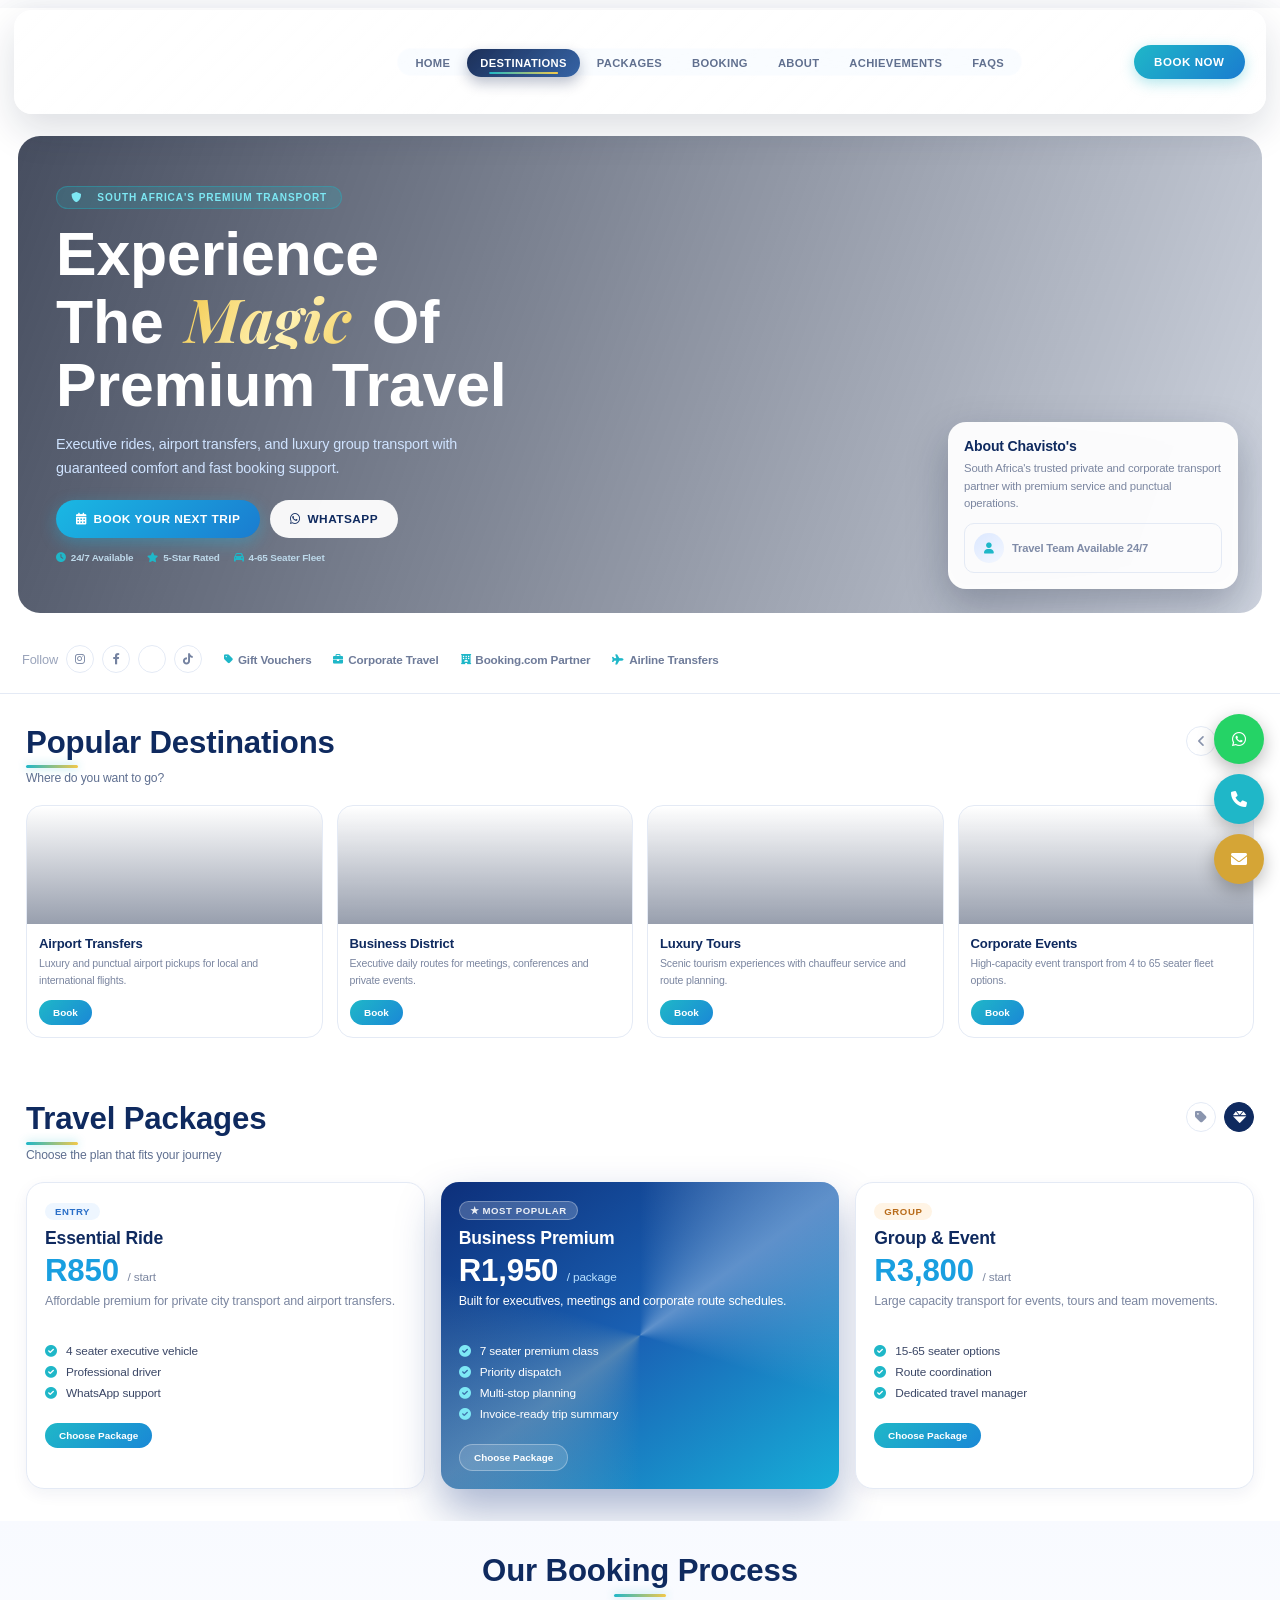
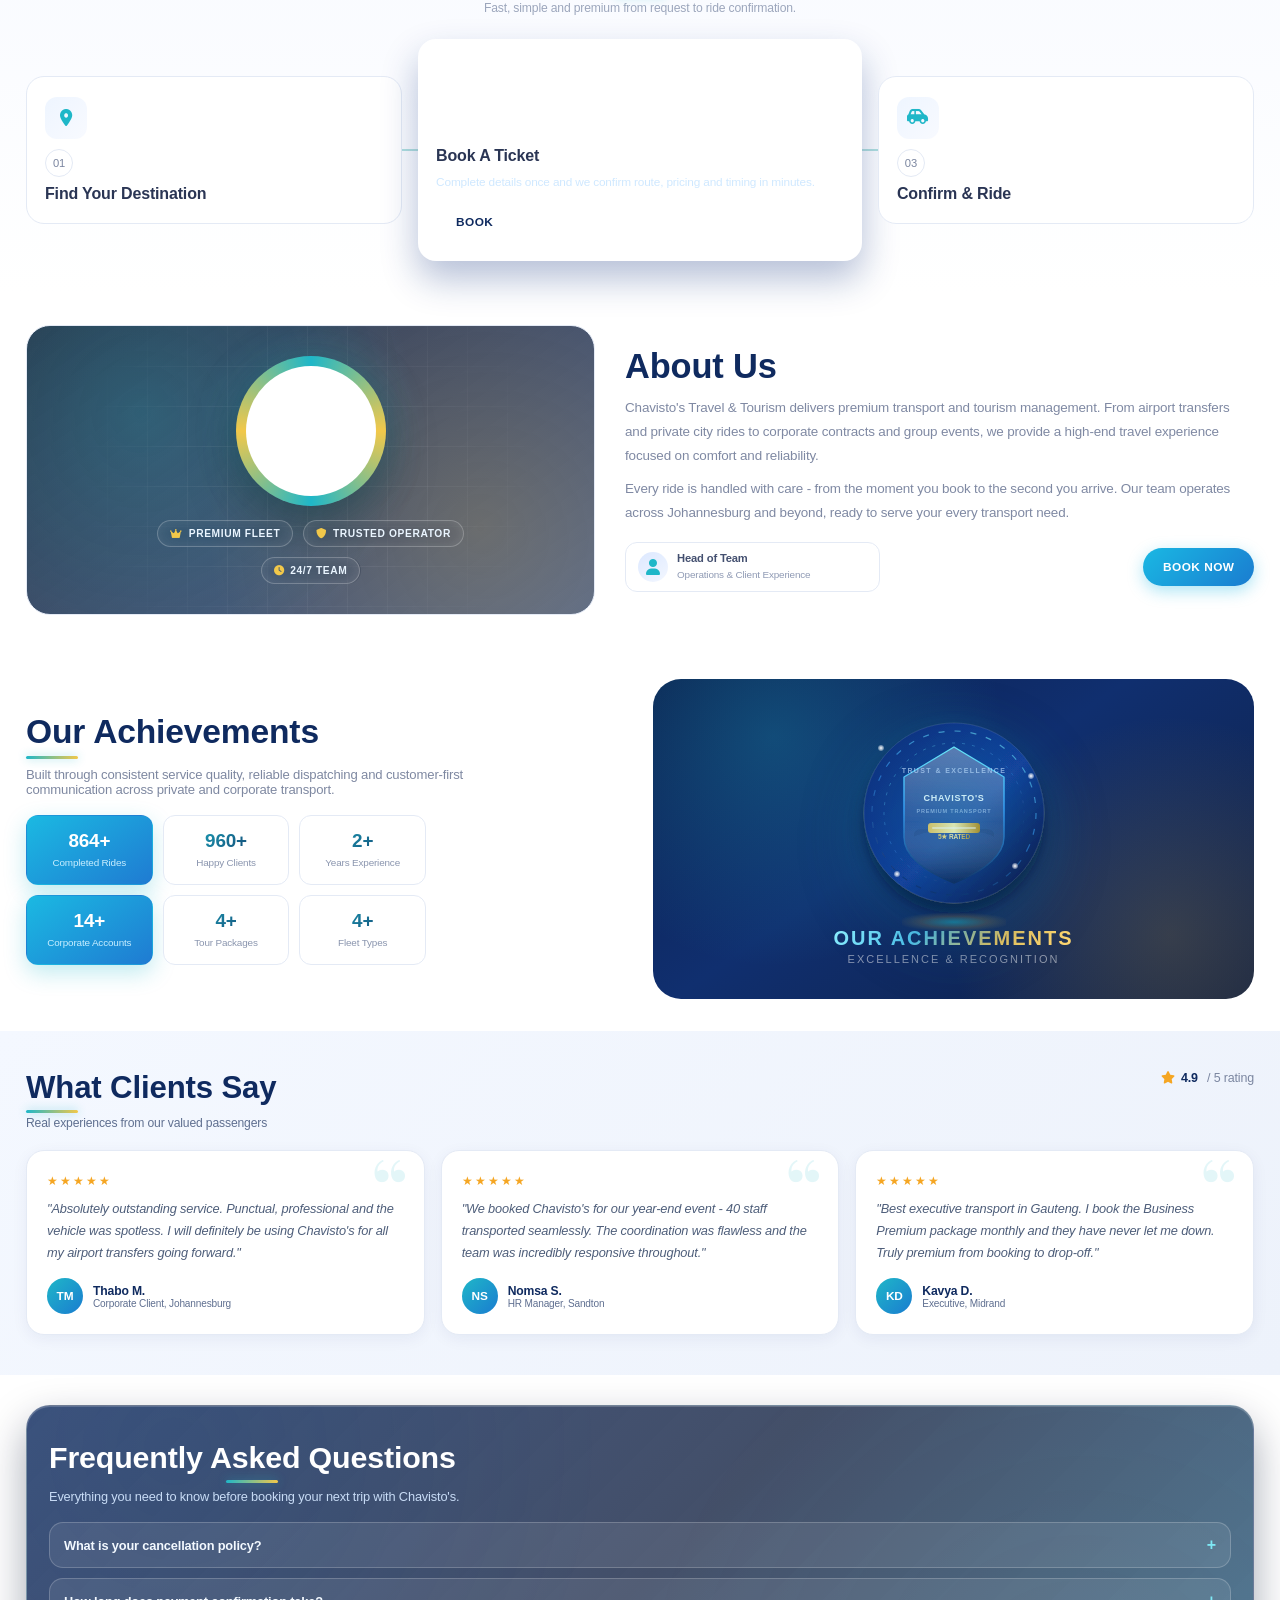
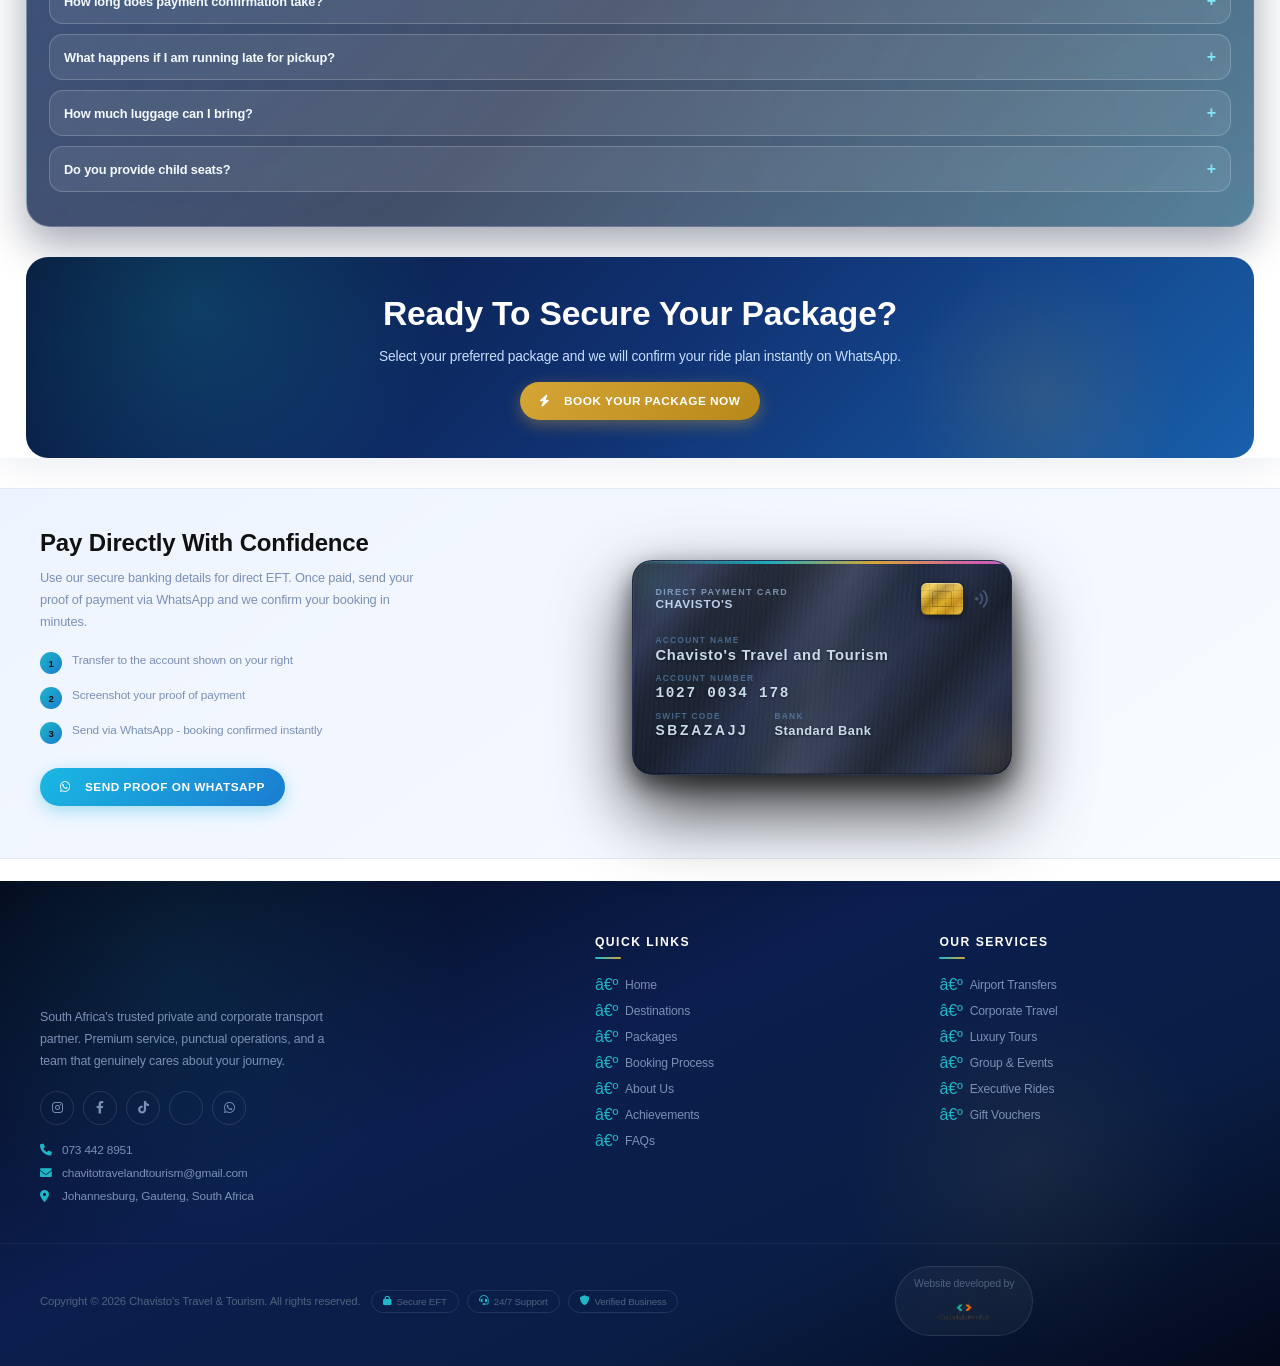
==== Chavisto's Travel & Tourism/index.html @ 9ce473e3 "Add files via upload" ====
﻿<!DOCTYPE html>
<html lang="en">
<head>
  <meta charset="UTF-8">
  <meta name="viewport" content="width=device-width, initial-scale=1.0">
  <meta name="description" content="Chavisto's Travel and Tourism offers premium transport, airport transfers, executive rides, and group travel services across Johannesburg and Gauteng.">
  <meta property="og:title" content="Chavisto's Travel & Tourism">
  <meta property="og:description" content="Premium private and corporate transport with fast booking and 24/7 support.">
  <meta property="og:type" content="website">
  <meta property="og:image" content="https://chavistotravel.co.za/logo.png">
  <meta property="og:url" content="https://chavistotravel.co.za/">
  <meta name="theme-color" content="#0f2a5f">
  <title>Chavisto's Travel & Tourism</title>
  <link rel="icon" href="./favicon.ico">
  <link rel="preload" as="image" href="https://images.unsplash.com/photo-1464822759023-fed622ff2c3b?auto=format&fit=crop&w=1600&q=80">
  <link rel="preconnect" href="https://fonts.googleapis.com">
  <link rel="preconnect" href="https://fonts.gstatic.com" crossorigin>
  <link rel="preload" as="style" href="https://cdnjs.cloudflare.com/ajax/libs/font-awesome/6.0.0/css/all.min.css">
  <link href="https://fonts.googleapis.com/css2?family=Poppins:wght@400;500;600;700;800&family=Playfair+Display:ital,wght@0,700;0,800;1,700&display=swap" rel="stylesheet">
  <link rel="stylesheet" href="https://cdnjs.cloudflare.com/ajax/libs/font-awesome/6.0.0/css/all.min.css">
  <link rel="stylesheet" href="./style.css">
  <style>
    /* Render fallback in case external CSS fails to load */
    html, body { margin: 0; padding: 0; background: #fff; color: #111; }
    .shell, .panel { display: block !important; visibility: visible !important; opacity: 1 !important; }
  </style>
</head>
<body>
  <!-- Scroll progress -->
  <div class="scroll-progress" aria-hidden="true"><div class="bar" id="progressBar"></div></div>
  <!-- Cursor glow (desktop only) -->
  <div class="cursor-glow" id="cursorGlow" aria-hidden="true"></div>

  <div class="shell">
    <div class="panel">

      <!-- NAV -->
      <nav class="nav">
        <div class="brand">
          <div class="logo-mark"><img src="logo.png" alt="Chavisto's Travel and Tourism logo" fetchpriority="high" decoding="async" onerror="this.style.display='none'"></div>
        </div>
        <ul class="links" id="links">
          <li><a class="active" href="#home">Home</a></li>
          <li><a href="#destinations">Destinations</a></li>
          <li><a href="#packages">Packages</a></li>
          <li><a href="#booking-process">Booking</a></li>
          <li><a href="#about">About</a></li>
          <li><a href="#achievements">Achievements</a></li>
          <li><a href="#faqs">FAQs</a></li>
          <li class="menu-credit">
            <span>Website developed by</span>
            <a class="devlab-link" href="https://chabalaladevlab.co.za" target="_blank" rel="noopener noreferrer" aria-label="Visit ChabalalaDevLab website">
              <img class="devlab-logo" src="ChabalalaDevLab (1).png" alt="ChabalalaDevLab logo" loading="lazy" decoding="async">
            </a>
          </li>
        </ul>
        <button class="nav-btn book-trigger">Book Now</button>
        <button class="menu" id="menu" aria-label="Toggle navigation menu" aria-controls="links" aria-expanded="false"><i class="fas fa-bars"></i></button>
      </nav>

      <!-- HERO -->
      <section class="hero" id="home">
        <div class="hero-card" id="heroCard">
          <div class="hero-particles" aria-hidden="true">
            <span class="p-dot"></span><span class="p-dot"></span><span class="p-dot"></span>
            <span class="p-dot"></span><span class="p-dot"></span><span class="p-dot"></span>
            <span class="p-dot"></span><span class="p-dot"></span><span class="p-dot"></span>
            <span class="p-dot"></span>
          </div>
          <div class="hero-left">
            <span class="eyebrow"><i class="fas fa-shield-alt"></i>&nbsp; South Africa's Premium Transport</span>
            <h1>Experience<br>The <em>Magic</em> Of<br>Premium Travel</h1>
            <p>Executive rides, airport transfers, and luxury group transport with guaranteed comfort and fast booking support.</p>
            <div class="hero-actions">
              <button class="btn btn-blue book-trigger"><i class="fas fa-calendar-alt"></i> Book Your Next Trip</button>
              <a class="btn btn-white" href="https://wa.me/27734428951" target="_blank" rel="noopener noreferrer"><i class="fab fa-whatsapp"></i> WhatsApp</a>
            </div>
            <div class="trust-row">
              <span class="trust-item"><i class="fas fa-clock"></i> 24/7 Available</span>
              <span class="trust-item"><i class="fas fa-star"></i> 5-Star Rated</span>
              <span class="trust-item"><i class="fas fa-car"></i> 4-65 Seater Fleet</span>
            </div>
          </div>
          <div class="hero-right">
            <div class="mini-about">
              <h3>About Chavisto's</h3>
              <p>South Africa's trusted private and corporate transport partner with premium service and punctual operations.</p>
              <div class="mini-line">
                <div class="mini-dot"><i class="fas fa-user"></i></div>
                Travel Team Available 24/7
              </div>
            </div>
          </div>
        </div>
      </section>

      <!-- PARTNERS BAR -->
      <div class="partners">
        <div class="socials">
          <span>Follow</span>
          <a class="s" href="https://instagram.com" target="_blank" rel="noopener noreferrer" aria-label="Instagram"><i class="fab fa-instagram"></i></a>
          <a class="s" href="https://facebook.com" target="_blank" rel="noopener noreferrer" aria-label="Facebook"><i class="fab fa-facebook-f"></i></a>
          <a class="s" href="https://x.com" target="_blank" rel="noopener noreferrer" aria-label="X (Twitter)"><i class="fab fa-x-twitter"></i></a>
          <a class="s" href="https://tiktok.com" target="_blank" rel="noopener noreferrer" aria-label="TikTok"><i class="fab fa-tiktok"></i></a>
        </div>
        <span class="ptag"><i class="fas fa-tag"></i> Gift Vouchers</span>
        <span class="ptag"><i class="fas fa-briefcase"></i> Corporate Travel</span>
        <span class="ptag"><i class="fas fa-hotel"></i> Booking.com Partner</span>
        <span class="ptag"><i class="fas fa-plane"></i> Airline Transfers</span>
      </div>

      <!-- DESTINATIONS -->
      <section class="section" id="destinations">
        <div class="head">
          <div><h2>Popular Destinations</h2><p class="head-sub">Where do you want to go?</p></div>
          <div class="pager"><button><i class="fas fa-angle-left"></i></button><button><i class="fas fa-angle-right"></i></button></div>
        </div>
        <div class="dest-grid">
          <article class="dest">
            <div class="dest-img" style="background-image:url('https://images.unsplash.com/photo-1464822759023-fed622ff2c3b?auto=format&fit=crop&w=900&q=80')">
              <span class="dest-pill">Signature</span>
              <span class="dest-icon"><i class="fas fa-plane-departure"></i></span>
            </div>
            <div class="dest-body"><h3>Airport Transfers</h3><p>Luxury and punctual airport pickups for local and international flights.</p><button class="tiny-btn book-trigger">Book</button></div>
          </article>
          <article class="dest">
            <div class="dest-img" style="background-image:url('https://images.unsplash.com/photo-1516483638261-f4dbaf036963?auto=format&fit=crop&w=900&q=80')">
              <span class="dest-pill">Executive</span>
              <span class="dest-icon"><i class="fas fa-briefcase"></i></span>
            </div>
            <div class="dest-body"><h3>Business District</h3><p>Executive daily routes for meetings, conferences and private events.</p><button class="tiny-btn book-trigger">Book</button></div>
          </article>
          <article class="dest">
            <div class="dest-img" style="background-image:url('https://images.unsplash.com/photo-1476514525535-07fb3b4ae5f1?auto=format&fit=crop&w=900&q=80')">
              <span class="dest-pill">Premium</span>
              <span class="dest-icon"><i class="fas fa-map-marked-alt"></i></span>
            </div>
            <div class="dest-body"><h3>Luxury Tours</h3><p>Scenic tourism experiences with chauffeur service and route planning.</p><button class="tiny-btn book-trigger">Book</button></div>
          </article>
          <article class="dest">
            <div class="dest-img" style="background-image:url('https://images.unsplash.com/photo-1483683804023-6ccdb62f86ef?auto=format&fit=crop&w=900&q=80')">
              <span class="dest-pill">Group</span>
              <span class="dest-icon"><i class="fas fa-users"></i></span>
            </div>
            <div class="dest-body"><h3>Corporate Events</h3><p>High-capacity event transport from 4 to 65 seater fleet options.</p><button class="tiny-btn book-trigger">Book</button></div>
          </article>
        </div>
      </section>

      <!-- PACKAGES -->
      <section class="section" id="packages">
        <div class="head">
          <div><h2>Travel Packages</h2><p class="head-sub">Choose the plan that fits your journey</p></div>
          <div class="pager"><button><i class="fas fa-tag"></i></button><button><i class="fas fa-gem"></i></button></div>
        </div>
        <div class="pkg-grid">
          <article class="pkg">
            <span class="pkg-badge badge-entry">Entry</span>
            <h3>Essential Ride</h3>
            <div class="price">R850 <small>/ start</small></div>
            <p>Affordable premium for private city transport and airport transfers.</p>
            <ul>
              <li><i class="fas fa-check-circle"></i>4 seater executive vehicle</li>
              <li><i class="fas fa-check-circle"></i>Professional driver</li>
              <li><i class="fas fa-check-circle"></i>WhatsApp support</li>
            </ul>
            <button class="tiny-btn book-trigger">Choose Package</button>
          </article>
          <article class="pkg featured">
            <span class="pkg-badge badge-pro">★ Most Popular</span>
            <h3>Business Premium</h3>
            <div class="price">R1,950 <small>/ package</small></div>
            <p>Built for executives, meetings and corporate route schedules.</p>
            <ul>
              <li><i class="fas fa-check-circle"></i>7 seater premium class</li>
              <li><i class="fas fa-check-circle"></i>Priority dispatch</li>
              <li><i class="fas fa-check-circle"></i>Multi-stop planning</li>
              <li><i class="fas fa-check-circle"></i>Invoice-ready trip summary</li>
            </ul>
            <button class="tiny-btn book-trigger">Choose Package</button>
          </article>
          <article class="pkg">
            <span class="pkg-badge badge-group">Group</span>
            <h3>Group &amp; Event</h3>
            <div class="price">R3,800 <small>/ start</small></div>
            <p>Large capacity transport for events, tours and team movements.</p>
            <ul>
              <li><i class="fas fa-check-circle"></i>15-65 seater options</li>
              <li><i class="fas fa-check-circle"></i>Route coordination</li>
              <li><i class="fas fa-check-circle"></i>Dedicated travel manager</li>
            </ul>
            <button class="tiny-btn book-trigger">Choose Package</button>
          </article>
        </div>
      </section>

      <!-- BOOKING PROCESS -->
      <section class="section process" id="booking-process">
        <h2>Our Booking Process</h2>
        <p>Fast, simple and premium from request to ride confirmation.</p>
        <div class="p-grid">
          <article class="p-card">
            <div class="p-icon"><i class="fas fa-map-marker-alt"></i></div>
            <div class="idx">01</div>
            <strong>Find Your Destination</strong>
          </article>
          <article class="p-card p-hot">
            <div class="p-icon"><i class="fas fa-calendar-check"></i></div>
            <div class="idx">02</div>
            <strong>Book A Ticket</strong>
            <p>Complete details once and we confirm route, pricing and timing in minutes.</p>
            <button class="btn btn-white book-trigger">Book</button>
          </article>
          <article class="p-card">
            <div class="p-icon"><i class="fas fa-car-side"></i></div>
            <div class="idx">03</div>
            <strong>Confirm &amp; Ride</strong>
          </article>
        </div>
      </section>

      <!-- ABOUT -->
      <section class="section about" id="about">
        <div class="about-grid">
          <div class="about-img">
            <div class="about-visual-inner">
              <div class="about-logo-ring">
                <div class="about-logo-inner"></div>
              </div>
              <div class="about-floats">
                <span class="about-chip"><i class="fas fa-crown"></i> Premium Fleet</span>
                <span class="about-chip"><i class="fas fa-shield-alt"></i> Trusted Operator</span>
                <span class="about-chip"><i class="fas fa-clock"></i> 24/7 Team</span>
              </div>
            </div>
          </div>
          <div>
            <h2>About Us</h2>
            <p>Chavisto's Travel &amp; Tourism delivers premium transport and tourism management. From airport transfers and private city rides to corporate contracts and group events, we provide a high-end travel experience focused on comfort and reliability.</p>
            <p>Every ride is handled with care - from the moment you book to the second you arrive. Our team operates across Johannesburg and beyond, ready to serve your every transport need.</p>
            <div class="about-row">
              <div class="profile"><div class="mini-dot"><i class="fas fa-user"></i></div><div><b>Head of Team</b><small>Operations &amp; Client Experience</small></div></div>
              <button class="btn btn-blue book-trigger">Book Now</button>
            </div>
          </div>
        </div>
      </section>

      <!-- ACHIEVEMENTS -->
      <section class="section ach" id="achievements">
        <div class="ach-wrap">
          <div>
            <h2>Our Achievements</h2>
            <p>Built through consistent service quality, reliable dispatching and customer-first communication across private and corporate transport.</p>
            <div class="stats">
              <div class="stat hot"><strong class="counter" data-target="1800">0</strong><span>Completed Rides</span></div>
              <div class="stat"><strong class="counter" data-target="2000">0</strong><span>Happy Clients</span></div>
              <div class="stat"><strong class="counter" data-target="5">0</strong><span>Years Experience</span></div>
              <div class="stat hot"><strong class="counter" data-target="30">0</strong><span>Corporate Accounts</span></div>
              <div class="stat"><strong class="counter" data-target="10">0</strong><span>Tour Packages</span></div>
              <div class="stat"><strong class="counter" data-target="10">0</strong><span>Fleet Types</span></div>
            </div>
          </div>
          <div class="visual">
            <div class="ach-trophy-scene">
              <div class="ach-trophy-wrapper">
                <div class="ach-particles" aria-hidden="true">
                  <div class="ach-spark s1"></div>
                  <div class="ach-spark s2"></div>
                  <div class="ach-spark s3"></div>
                  <div class="ach-spark s4"></div>
                </div>
                <svg class="ach-trophy-svg" viewBox="0 0 200 200" xmlns="http://www.w3.org/2000/svg" aria-label="Premium service excellence award" role="img">
                  <defs>
                    <linearGradient id="achBgWash" x1="0" y1="0" x2="1" y2="1">
                      <stop offset="0" stop-color="#0b2b78"/>
                      <stop offset=".55" stop-color="#123f9a"/>
                      <stop offset="1" stop-color="#06163e"/>
                    </linearGradient>
                    <linearGradient id="achFrameGrad" x1="0" y1="0" x2="0" y2="1">
                      <stop offset="0" stop-color="#6fefff"/>
                      <stop offset=".45" stop-color="#3aa2ff"/>
                      <stop offset="1" stop-color="#0f2a5f"/>
                    </linearGradient>
                    <linearGradient id="achGlass" x1="0" y1="0" x2="0" y2="1">
                      <stop offset="0" stop-color="rgba(255,255,255,.34)"/>
                      <stop offset=".55" stop-color="rgba(255,255,255,.12)"/>
                      <stop offset="1" stop-color="rgba(6,20,50,.4)"/>
                    </linearGradient>
                    <linearGradient id="achGold" x1="0" y1="0" x2="1" y2="0">
                      <stop offset="0" stop-color="#e8c15a"/>
                      <stop offset=".5" stop-color="#fff0b0"/>
                      <stop offset="1" stop-color="#b8891a"/>
                    </linearGradient>
                    <filter id="achSoft" x="-30%" y="-30%" width="160%" height="160%">
                      <feDropShadow dx="0" dy="10" stdDeviation="7" flood-color="#021235" flood-opacity=".55"/>
                    </filter>
                  </defs>

                  <g filter="url(#achSoft)">
                    <circle cx="100" cy="100" r="90" fill="url(#achBgWash)" stroke="rgba(255,255,255,.1)" />
                    <circle cx="100" cy="100" r="82" fill="none" stroke="url(#achFrameGrad)" stroke-width="1.2" stroke-dasharray="6 10" opacity=".55">
                      <animateTransform attributeName="transform" type="rotate" from="0 100 100" to="360 100 100" dur="32s" repeatCount="indefinite"/>
                    </circle>
                    <circle cx="100" cy="100" r="70" fill="none" stroke="url(#achFrameGrad)" stroke-width="0.8" stroke-dasharray="3 7" opacity=".35">
                      <animateTransform attributeName="transform" type="rotate" from="360 100 100" to="0 100 100" dur="22s" repeatCount="indefinite"/>
                    </circle>

                    <g transform="translate(0 0)">
                      <path
                        d="M100 34 L150 64 L150 124 Q150 150 100 170 Q50 150 50 124 L50 64 Z"
                        fill="url(#achGlass)"
                        stroke="url(#achFrameGrad)"
                        stroke-width="1.4"
                        stroke-linejoin="round"
                        opacity=".98"
                      />
                    </g>

                    <g transform="translate(100 116)">
                      <path
                        d="M-32 0 H32 Q38 0 40 4 L40 8 Q32 2 0 2 Q-32 2 -40 8 L-40 4 Q-38 0 -32 0Z"
                        fill="rgba(0,0,0,.2)"
                        opacity=".35"
                      />
                      <rect x="-26" y="-6" width="52" height="10" rx="3" fill="url(#achGold)"/>
                      <rect x="-22" y="-2" width="44" height="2" rx="1" fill="rgba(255,255,255,.5)" />
                    </g>
                  </g>

                  <g>
                    <text x="100" y="60" text-anchor="middle" font-size="7" font-weight="800" letter-spacing="0.2em" fill="rgba(200,220,255,.7)">TRUST &amp; EXCELLENCE</text>
                    <text x="100" y="88" text-anchor="middle" font-size="9" font-weight="800" letter-spacing="0.08em" fill="#eaf6ff">CHAVISTO'S</text>
                    <text x="100" y="100" text-anchor="middle" font-size="5.5" font-weight="700" letter-spacing="0.14em" fill="rgba(200,220,255,.6)">PREMIUM TRANSPORT</text>
                    <text x="100" y="126" text-anchor="middle" font-size="6.5" font-weight="800" fill="url(#achGold)">5★ RATED</text>
                  </g>
                </svg>
                <div class="ach-glow-ring"></div>
              </div>
              <div class="ach-label-block">
                <div class="ach-label-title">Our Achievements</div>
                <div class="ach-label-sub">Excellence &amp; Recognition</div>
              </div>
            </div>
          </div>
        </div>
      </section>

      <!-- TESTIMONIALS -->
      <div class="testimonials">
        <div class="head">
          <div><h2>What Clients Say</h2><p class="head-sub">Real experiences from our valued passengers</p></div>
          <div style="display:flex;align-items:center;gap:6px;color:var(--muted);font-size:.78rem;">
            <i class="fas fa-star" style="color:#f5a623"></i>
            <strong style="color:var(--navy)">4.9</strong>&nbsp;/ 5 rating
          </div>
        </div>
        <div class="testi-grid">
          <div class="testi">
            <div class="testi-stars">★★★★★</div>
            <p>"Absolutely outstanding service. Punctual, professional and the vehicle was spotless. I will definitely be using Chavisto's for all my airport transfers going forward."</p>
            <div class="testi-author"><div class="testi-av">TM</div><div><div class="testi-name">Thabo M.</div><div class="testi-role">Corporate Client, Johannesburg</div></div></div>
          </div>
          <div class="testi">
            <div class="testi-stars">★★★★★</div>
            <p>"We booked Chavisto's for our year-end event - 40 staff transported seamlessly. The coordination was flawless and the team was incredibly responsive throughout."</p>
            <div class="testi-author"><div class="testi-av">NS</div><div><div class="testi-name">Nomsa S.</div><div class="testi-role">HR Manager, Sandton</div></div></div>
          </div>
          <div class="testi">
            <div class="testi-stars">★★★★★</div>
            <p>"Best executive transport in Gauteng. I book the Business Premium package monthly and they have never let me down. Truly premium from booking to drop-off."</p>
            <div class="testi-author"><div class="testi-av">KD</div><div><div class="testi-name">Kavya D.</div><div class="testi-role">Executive, Midrand</div></div></div>
          </div>
        </div>
      </div>

      <!-- FAQs -->
      <section class="faq-section" id="faqs">
        <div class="faq-head">
          <h2>Frequently Asked Questions</h2>
          <p>Everything you need to know before booking your next trip with Chavisto's.</p>
        </div>
        <div class="faq-grid">
          <details class="faq-item">
            <summary>What is your cancellation policy?</summary>
            <p>Bookings can be cancelled free of charge up to 12 hours before your scheduled pickup. Cancellations made within 12 hours may attract a fee based on route planning and vehicle allocation.</p>
          </details>
          <details class="faq-item">
            <summary>How long does payment confirmation take?</summary>
            <p>After EFT payment, send your proof of payment on WhatsApp and our team usually confirms within 5 to 15 minutes during active service hours.</p>
          </details>
          <details class="faq-item">
            <summary>What happens if I am running late for pickup?</summary>
            <p>Please notify us on WhatsApp or call as soon as possible. We allow a short grace period and will coordinate with your driver based on traffic and your updated pickup time.</p>
          </details>
          <details class="faq-item">
            <summary>How much luggage can I bring?</summary>
            <p>Luggage capacity depends on the vehicle selected and number of passengers. Share your luggage details when booking so we can assign the best vehicle for comfort and space.</p>
          </details>
          <details class="faq-item">
            <summary>Do you provide child seats?</summary>
            <p>Yes, child seats can be arranged on request. Please mention your child's age and seat type needed when submitting your booking details.</p>
          </details>
        </div>
      </section>

      <!-- CTA -->
      <section class="finish" style="margin-top:30px">
        <h2>Ready To Secure Your Package?</h2>
        <p>Select your preferred package and we will confirm your ride plan instantly on WhatsApp.</p>
        <button class="btn btn-gold book-trigger"><i class="fas fa-bolt"></i>&nbsp; Book Your Package Now</button>
      </section>

    </div><!-- /panel -->
  </div><!-- /shell -->

  <!-- REDESIGNED FOOTER -->
  <section class="footer-payment payment-section" id="payment-details">
    <div class="pay-copy">
      <h3>Pay Directly With Confidence</h3>
      <p>Use our secure banking details for direct EFT. Once paid, send your proof of payment via WhatsApp and we confirm your booking in minutes.</p>
      <div class="pay-steps">
        <div class="pay-step"><div class="pay-num">1</div><span>Transfer to the account shown on your right</span></div>
        <div class="pay-step"><div class="pay-num">2</div><span>Screenshot your proof of payment</span></div>
        <div class="pay-step"><div class="pay-num">3</div><span>Send via WhatsApp - booking confirmed instantly</span></div>
      </div>
      <a class="btn btn-blue" href="https://wa.me/27734428951" target="_blank" rel="noopener noreferrer" style="display:inline-flex;text-decoration:none;margin-top:4px"><i class="fab fa-whatsapp"></i>&nbsp; Send Proof on WhatsApp</a>
    </div>

    <!-- METALLIC CARD -->
    <div class="card-wrap">
      <div class="bank-card" id="bankCard">
        <div class="card-holo"></div>
        <div class="cglow tl"></div>
        <div class="cglow br"></div>
        <div class="card-inner">
          <div class="card-top">
            <div class="card-brand-name">
              <span>Direct Payment Card</span>
              <strong>Chavisto's</strong>
            </div>
            <div style="display:flex;gap:9px;align-items:center">
              <div class="chip"></div>
              <span class="card-nfc"><i class="fas fa-wifi" style="transform:rotate(90deg)"></i></span>
            </div>
          </div>
          <div class="card-fields">
            <div>
              <div class="cfl">Account Name</div>
              <div class="cfv">Chavisto's Travel and Tourism</div>
            </div>
            <div>
              <div class="cfl">Account Number</div>
              <div class="cfv mono">1027&nbsp;0034&nbsp;178</div>
            </div>
            <div class="card-bottom-row">
              <div>
                <div class="cfl">Swift Code</div>
                <div class="cfv swift">SBZAZAJJ</div>
              </div>
              <div>
                <div class="cfl">Bank</div>
                <div class="cfv" style="font-size:.8rem;letter-spacing:.04em">Standard Bank</div>
              </div>
            </div>
          </div>
        </div>
      </div>
    </div>
  </section>

  <footer class="site-footer">

    <!-- 3-column info grid -->
    <div class="footer-main">
      <div class="footer-brand">
        <div class="flogo"><img src="logo.png" alt="Chavisto's Travel and Tourism logo" loading="lazy" decoding="async" onerror="this.style.display='none'"></div>
        <p>South Africa's trusted private and corporate transport partner. Premium service, punctual operations, and a team that genuinely cares about your journey.</p>
        <div class="footer-socials">
          <a class="fsoc" href="https://instagram.com" target="_blank" rel="noopener noreferrer" aria-label="Instagram"><i class="fab fa-instagram"></i></a>
          <a class="fsoc" href="https://facebook.com" target="_blank" rel="noopener noreferrer" aria-label="Facebook"><i class="fab fa-facebook-f"></i></a>
          <a class="fsoc" href="https://tiktok.com" target="_blank" rel="noopener noreferrer" aria-label="TikTok"><i class="fab fa-tiktok"></i></a>
          <a class="fsoc" href="https://x.com" target="_blank" rel="noopener noreferrer" aria-label="X (Twitter)"><i class="fab fa-x-twitter"></i></a>
          <a class="fsoc" href="https://wa.me/27734428951"><i class="fab fa-whatsapp"></i></a>
        </div>
        <div class="fcontact">
          <div class="fcitem"><i class="fas fa-phone"></i><a href="tel:+27734428951">073 442 8951</a></div>
          <div class="fcitem"><i class="fas fa-envelope"></i><a href="mailto:chavitotravelandtourism@gmail.com">chavitotravelandtourism@gmail.com</a></div>
          <div class="fcitem"><i class="fas fa-map-marker-alt"></i><span>Johannesburg, Gauteng, South Africa</span></div>
        </div>
      </div>

      <div class="footer-col">
        <h4>Quick Links</h4>
        <ul>
          <li><a href="#home">Home</a></li>
          <li><a href="#destinations">Destinations</a></li>
          <li><a href="#packages">Packages</a></li>
          <li><a href="#booking-process">Booking Process</a></li>
          <li><a href="#about">About Us</a></li>
          <li><a href="#achievements">Achievements</a></li>
          <li><a href="#faqs">FAQs</a></li>
        </ul>
      </div>

      <div class="footer-col">
        <h4>Our Services</h4>
        <ul>
          <li><a href="#booking-process" class="book-trigger">Airport Transfers</a></li>
          <li><a href="#booking-process" class="book-trigger">Corporate Travel</a></li>
          <li><a href="#booking-process" class="book-trigger">Luxury Tours</a></li>
          <li><a href="#booking-process" class="book-trigger">Group &amp; Events</a></li>
          <li><a href="#booking-process" class="book-trigger">Executive Rides</a></li>
          <li><a href="#booking-process" class="book-trigger">Gift Vouchers</a></li>
        </ul>
      </div>
    </div>

    <!-- Bottom bar -->
    <div class="footer-bottom">
      <p>Copyright &copy; <span id="year"></span> Chavisto's Travel &amp; Tourism. All rights reserved.</p>
      <div class="foot-badges">
        <span class="foot-badge"><i class="fas fa-lock"></i> Secure EFT</span>
        <span class="foot-badge"><i class="fas fa-headset"></i> 24/7 Support</span>
        <span class="foot-badge"><i class="fas fa-shield-alt"></i> Verified Business</span>
      </div>
      <span class="credit-pill">
        <span>Website developed by</span>
        <a class="devlab-link" href="https://chabalaladevlab.co.za" target="_blank" rel="noopener noreferrer" aria-label="Visit ChabalalaDevLab website">
          <img class="devlab-logo" src="ChabalalaDevLab (1).png" alt="ChabalalaDevLab logo" loading="lazy" decoding="async">
        </a>
      </span>
    </div>
  </footer>

  <!-- FLOAT BUTTONS -->
  <div class="float">
    <a class="wa" href="https://wa.me/27734428951" target="_blank" rel="noopener noreferrer"><i class="fab fa-whatsapp"></i></a>
    <a class="ph" href="tel:+27734428951"><i class="fas fa-phone"></i></a>
    <a class="em" href="mailto:chavitotravelandtourism@gmail.com"><i class="fas fa-envelope"></i></a>
  </div>

  <!-- BACK TO TOP -->
  <button class="to-top" id="toTop" aria-label="Back to top"><i class="fas fa-arrow-up"></i></button>

  <!-- MODAL -->
  <div class="modal" id="modal">
    <div class="m-card">
      <div class="m-head">
        <h3>Book Premium Transport</h3>
        <button class="x" id="close" type="button" aria-label="Close booking form"><i class="fas fa-times"></i></button>
      </div>
      <form class="form" id="bookingForm">
        <div class="form-message" id="formMessage" role="status" aria-live="polite"></div>
        <input type="text" name="name" placeholder="Full Name *" required>
        <input type="tel" name="phone" placeholder="Phone Number *" required>
        <input type="email" name="email" placeholder="Email Address *" required>
        <select name="service" required>
          <option value="">Service Type *</option>
          <option>Airport Transfer</option>
          <option>Private Ride</option>
          <option>Corporate Transport</option>
          <option>Group Shuttle</option>
          <option>Tour Package</option>
        </select>
        <input type="text" name="pickup" placeholder="Pickup Location *" list="locationSuggestions" autocomplete="street-address" required>
        <input type="text" name="dropoff" placeholder="Drop-off Location *" list="locationSuggestions" autocomplete="street-address" required>
        <input type="date" name="date" id="travelDate" required>
        <input type="time" name="time" required>
        <select name="passengers" class="full" required>
          <option value="">Passengers *</option>
          <option>1-2</option><option>3-4</option><option>5-7</option><option>8-15</option><option>16+</option>
        </select>
        <textarea class="full" name="notes" placeholder="Special requests, luggage details, flight number, etc."></textarea>
        <button class="full" type="submit"><i class="fab fa-whatsapp"></i>&nbsp; Continue on WhatsApp</button>
      </form>
      <datalist id="locationSuggestions"></datalist>
    </div>
  </div>

  <script src="./script.js"></script>
</body>
</html>
---- Chavisto's Travel & Tourism/style.css ----
﻿    :root {
      --primary: #1fb7c8;
      --primary-dark: #1599a8;
      --navy: #0f2a5f;
      --navy-deep: #06101f;
      --gold: #d5a536;
      --gold-light: #f2c84a;
      --bg: #f2f6fc;
      --white: #fff;
      --muted: #7b86a0;
      --line: #e4eaf5;
      --shadow: 0 8px 24px rgba(15,42,95,.11);
      --font-apple: -apple-system, BlinkMacSystemFont, "SF Pro Text", "SF Pro Display", "Segoe UI", Roboto, "Helvetica Neue", Arial, sans-serif;
      --font-display: "Playfair Display", Georgia, "Times New Roman", serif;
      --ease-spring: cubic-bezier(.34,1.56,.64,1);
      --ease-smooth: cubic-bezier(.23,1,.32,1);
    }
    * { box-sizing: border-box; margin: 0; padding: 0; }
    html { scroll-behavior: smooth; scroll-padding-top: 110px; }
    body { font-family: var(--font-apple); background: var(--bg); color: #1e2945; overflow-x: hidden; letter-spacing: -0.01em; }
    a { text-decoration: none; color: inherit; }
    section[id] { scroll-margin-top: 110px; }
    :focus-visible {
      outline: 3px solid rgba(31,183,200,.7);
      outline-offset: 2px;
    }
    a:focus-visible, button:focus-visible, input:focus-visible, select:focus-visible, textarea:focus-visible {
      box-shadow: 0 0 0 3px rgba(31,183,200,.2);
      border-radius: 10px;
    }

    .shell { width:100%; margin:0; padding:0; }
    .panel { width:100%; background:var(--white); overflow:visible; box-shadow:0 2px 40px rgba(15,42,95,.1); }

    /* NAV */
    .nav {
      display:flex; justify-content:space-between; align-items:center; gap:14px;
      padding:12px 20px;
      position:-webkit-sticky; position:sticky; top:10px; z-index:1200;
      margin:8px 14px 10px;
      border:1px solid rgba(255,255,255,.45);
      border-radius:18px;
      background:linear-gradient(135deg,rgba(255,255,255,.72),rgba(255,255,255,.5));
      backdrop-filter:blur(18px) saturate(160%);
      -webkit-backdrop-filter:blur(18px) saturate(160%);
      box-shadow:0 16px 38px rgba(12,25,55,.14), inset 0 1px 0 rgba(255,255,255,.55);
    }
    .brand { display:flex; align-items:center; gap:10px; color:var(--navy); white-space:nowrap; }
    .logo-mark {
      width:250px;
      height:78px;
      flex-shrink:0;
      overflow:hidden;
      display:flex;
      align-items:center;
    }
    .logo-mark img {
      width: 100%;
      height: 100%;
      object-fit: contain;
      transform: scale(1.75);
      transform-origin: center;
    }
    .links {
      list-style:none; display:flex; gap:4px;
      border:1px solid rgba(255,255,255,.4);
      border-radius:999px; padding:4px;
      background:rgba(245,250,255,.55);
      backdrop-filter:blur(10px);
    }
    .links a {
      padding:8px 13px; font-size:.7rem; text-transform:uppercase; border-radius:999px; color:#61708f;
      font-weight:700; letter-spacing:.03em; transition:all .28s ease;
    }
    .links a.active,.links a:hover {
      background:linear-gradient(135deg,rgba(9,30,74,.92),rgba(22,75,151,.86));
      color:#fff;
      box-shadow:0 6px 14px rgba(9,30,74,.28);
    }
    .nav-btn {
      border:0; border-radius:999px; padding:11px 20px;
      background:linear-gradient(135deg,var(--primary),#1a7cd0); color:#fff;
      font-size:.72rem; font-weight:700; text-transform:uppercase; cursor:pointer;
      letter-spacing:.05em; box-shadow:0 4px 14px rgba(31,183,200,.35);
      transition:transform .2s,box-shadow .2s;
    }
    .nav-btn:hover { transform:translateY(-1px); box-shadow:0 6px 20px rgba(31,183,200,.45); }
    .menu {
      display:none; border:1px solid rgba(255,255,255,.45);
      background:rgba(245,250,255,.62);
      width:42px; height:42px; border-radius:50%;
      font-size:1.02rem; color:var(--navy); cursor:pointer;
      align-items:center; justify-content:center;
      backdrop-filter:blur(10px);
      transition:all .3s ease;
    }
    .menu:hover { background:rgba(255,255,255,.84); transform:translateY(-1px); }
    .menu i { transition:transform .32s ease, color .32s ease; }
    .menu.open i { transform:rotate(90deg) scale(1.06); color:#1a7cd0; }
    .menu-credit { display:none; }

    /* HERO */
    .hero { padding:14px 18px 22px; }
    .hero-card {
      min-height:390px; border-radius:22px; overflow:hidden;
      display:grid; grid-template-columns:1.1fr .9fr;
      background:linear-gradient(110deg,rgba(6,16,40,.74),rgba(15,42,95,.2)),
        url("https://images.unsplash.com/photo-1464822759023-fed622ff2c3b?auto=format&fit=crop&w=1600&q=80") center/cover;
      position:relative;
    }
    .hero-card::after {
      content:""; position:absolute;
      width:3px; height:100%; top:0; left:-5%;
      background:linear-gradient(to bottom,transparent,rgba(31,183,200,.6),transparent);
      animation:scan 6s ease-in-out infinite;
      pointer-events:none;
    }
    @keyframes scan { 0%{left:-5%;opacity:0} 10%{opacity:1} 90%{opacity:1} 100%{left:108%;opacity:0} }
    .hero-left {
      color:#fff; padding:50px 38px;
      display:flex; flex-direction:column; justify-content:center; gap:14px;
      position:relative; z-index:1;
    }
    .eyebrow {
      display:inline-flex; align-items:center; gap:8px;
      background:rgba(31,183,200,.18); border:1px solid rgba(31,183,200,.38);
      border-radius:999px; padding:5px 14px; width:fit-content;
      font-size:.63rem; font-weight:700; letter-spacing:.09em; text-transform:uppercase; color:#7de8f4;
      animation:glow 3.5s ease-in-out infinite;
    }
    @keyframes glow { 0%,100%{box-shadow:0 0 0 0 rgba(31,183,200,0)} 50%{box-shadow:0 0 0 7px rgba(31,183,200,.1)} }
    .hero-left h1 {
      font-family: var(--font-apple);
      font-size:clamp(2.1rem,5vw,3.8rem); line-height:1.04; font-weight:800;
    }
    .hero-left h1 em { font-style:normal; color:var(--gold-light); }
    .hero-left p { max-width:440px; color:#cfe3ff; font-size:.9rem; line-height:1.68; }
    .hero-actions { display:flex; gap:10px; margin-top:6px; flex-wrap:wrap; }
    .btn {
      border:0; border-radius:999px; padding:12px 20px;
      font-size:.74rem; font-weight:700; text-transform:uppercase; cursor:pointer;
      display:inline-flex; align-items:center; gap:7px; letter-spacing:.04em; transition:all .22s;
    }
    .btn-blue { background:linear-gradient(135deg,#1ab8e3,#1a7cd0); color:#fff; box-shadow:0 5px 16px rgba(26,184,227,.36); }
    .btn-blue:hover { transform:translateY(-2px); box-shadow:0 8px 22px rgba(26,184,227,.48); }
    .btn-white { background:rgba(255,255,255,.95); color:var(--navy); }
    .btn-white:hover { background:#fff; transform:translateY(-2px); }
    .btn-gold { background:linear-gradient(135deg,var(--gold),#b8891a); color:#fff; box-shadow:0 5px 16px rgba(213,165,54,.38); }
    .btn-gold:hover { transform:translateY(-2px); box-shadow:0 8px 22px rgba(213,165,54,.5); }
    .trust-row { display:flex; gap:14px; flex-wrap:wrap; }
    .trust-item { display:flex; align-items:center; gap:5px; font-size:.62rem; color:#bdd9ea; font-weight:600; }
    .trust-item i { color:var(--primary); }
    .hero-right { display:flex; justify-content:flex-end; align-items:flex-end; padding:24px; position:relative; z-index:1; }
    .mini-about {
      width:290px; background:rgba(255,255,255,.97); border-radius:18px; padding:16px;
      box-shadow:0 16px 42px rgba(9,23,52,.28); backdrop-filter:blur(12px);
    }
    .mini-about h3 { color:var(--navy); font-size:.88rem; margin-bottom:6px; font-weight:800; }
    .mini-about p { color:var(--muted); font-size:.71rem; line-height:1.55; margin-bottom:10px; }
    .mini-line { border:1px solid var(--line); border-radius:10px; padding:9px; display:flex; gap:8px; align-items:center; font-size:.7rem; color:#7f8ba7; font-weight:600; }
    .mini-dot { width:30px; height:30px; border-radius:50%; background:linear-gradient(145deg,#dce8ff,#f3f7ff); color:var(--primary); display:grid; place-items:center; flex-shrink:0; }

    /* PARTNERS */
    .partners {
      display:flex; gap:22px; flex-wrap:wrap; align-items:center;
      padding:10px 22px 20px; border-bottom:1px solid var(--line); color:#9aa4bb; font-size:.8rem;
    }
    .socials { display:flex; gap:8px; align-items:center; }
    .s { width:28px; height:28px; border-radius:50%; border:1px solid var(--line); display:grid; place-items:center; color:#7482a0; font-size:.7rem; transition:all .2s; cursor:pointer; }
    .s:hover { border-color:var(--primary); color:var(--primary); background:#f0fbfc; }
    .ptag { display:flex; align-items:center; gap:5px; font-size:.73rem; color:#6e7b99; font-weight:600; }
    .ptag i { color:var(--primary); font-size:.64rem; }

    /* SECTIONS */
    .section { padding:32px 26px; }
    .head { display:flex; justify-content:space-between; align-items:flex-start; margin-bottom:20px; }
    .head h2 { font-size:1.95rem; color:var(--navy); line-height:1.1; font-weight:800; }
    .head-sub { font-size:.76rem; color:#5f6f90; margin-top:3px; }
    .pager { display:flex; gap:8px; flex-shrink:0; }
    .pager button { width:30px; height:30px; border-radius:50%; border:1px solid var(--line); background:#fff; color:#8a95ae; cursor:pointer; transition:all .2s; }
    .pager button:last-child { background:var(--navy); color:#fff; border-color:var(--navy); }

    /* DESTINATIONS */
    .dest-grid { display:grid; grid-template-columns:repeat(4,minmax(0,1fr)); gap:14px; }
    .dest { border:1px solid var(--line); border-radius:16px; overflow:hidden; background:#fff; transition:transform .3s,box-shadow .3s; }
    .dest:hover { transform:translateY(-4px); box-shadow:0 16px 32px rgba(15,42,95,.12); }
    .dest-img { height:118px; background-size:cover; background-position:center; position:relative; overflow:hidden; }
    .dest-img::after { content:""; position:absolute; inset:0; background:linear-gradient(to top,rgba(9,26,61,.42),transparent); }
    .dest-body { padding:12px; }
    .dest h3 { font-size:.82rem; color:var(--navy); margin-bottom:4px; font-weight:700; }
    .dest p { color:var(--muted); font-size:.66rem; line-height:1.55; min-height:36px; }
    .tiny-btn { margin-top:9px; border:0; border-radius:999px; background:linear-gradient(135deg,var(--primary),#1a88d6); color:#fff; font-size:.62rem; font-weight:700; padding:7px 14px; cursor:pointer; transition:all .2s; }
    .tiny-btn:hover { transform:translateY(-1px); box-shadow:0 4px 12px rgba(31,183,200,.3); }

    /* PACKAGES */
    .pkg-grid { display:grid; grid-template-columns:repeat(3,minmax(0,1fr)); gap:16px; }
    .pkg { border:1px solid var(--line); border-radius:18px; background:#fff; padding:18px; box-shadow:0 5px 16px rgba(15,42,95,.06); transition:transform .3s,box-shadow .3s; }
    .pkg:hover { transform:translateY(-3px); box-shadow:0 14px 30px rgba(15,42,95,.12); }
    .pkg-badge { display:inline-block; font-size:.6rem; font-weight:700; letter-spacing:.06em; text-transform:uppercase; border-radius:999px; padding:3px 10px; margin-bottom:8px; }
    .badge-entry { background:#eef6ff; color:#2a6fc8; }
    .badge-pro { background:rgba(255,255,255,.2); color:rgba(255,255,255,.9); border:1px solid rgba(255,255,255,.3); }
    .badge-group { background:#fff4e5; color:#b86b1a; }
    .pkg h3 { color:var(--navy); font-size:1.1rem; margin-bottom:6px; font-weight:700; }
    .pkg .price { font-size:1.95rem; font-weight:800; color:#199fe0; line-height:1; margin-bottom:8px; }
    .pkg .price small { font-size:.74rem; color:var(--muted); font-weight:500; }
    .pkg > p { color:var(--muted); font-size:.78rem; margin-bottom:12px; min-height:38px; }
    .pkg ul { list-style:none; display:grid; gap:7px; margin-bottom:14px; }
    .pkg li { font-size:.74rem; color:#3b4766; display:flex; align-items:center; gap:7px; }
    .pkg li i { color:var(--primary); width:14px; flex-shrink:0; }
    .pkg.featured {
      background:linear-gradient(145deg,#0d2f7a,#1a62b5,#17aed8);
      border:0; transform:translateY(-7px);
      box-shadow:0 22px 44px rgba(13,47,122,.35);
    }
    .pkg.featured:hover { transform:translateY(-11px); box-shadow:0 28px 54px rgba(13,47,122,.44); }
    .pkg.featured h3,.pkg.featured .price,.pkg.featured > p,.pkg.featured li { color:#fff; }
    .pkg.featured .price small { color:#b8e0ff; }
    .pkg.featured li i { color:#7ee8f5; }
    .pkg.featured .tiny-btn { background:rgba(255,255,255,.14); border:1px solid rgba(255,255,255,.3); color:#fff; }
    .pkg.featured .tiny-btn:hover { background:rgba(255,255,255,.24); }

    /* BOOKING PROCESS */
    .process { text-align:center; background:linear-gradient(180deg,#f8faff,#fff); }
    .process h2 { color:var(--navy); font-size:1.95rem; margin-bottom:4px; font-weight:800; }
    .process > p { color:#9ca6bc; font-size:.76rem; margin-bottom:24px; }
    .p-grid { display:grid; grid-template-columns:1fr 1.18fr 1fr; gap:16px; align-items:center; }
    .p-card { border:1px solid var(--line); border-radius:18px; min-height:130px; background:#f6f9ff; text-align:left; padding:20px 18px; transition:transform .25s,box-shadow .25s; }
    .p-card:hover { transform:translateY(-3px); box-shadow:var(--shadow); }
    .p-card strong { display:block; margin-top:8px; color:#2a3554; font-size:1rem; font-weight:700; }
    .p-hot { border:0; min-height:180px; background:linear-gradient(145deg,#0d2f7a,#1a62b5,#17aed8); color:#fff; box-shadow:0 18px 36px rgba(13,47,122,.3); }
    .p-hot p { color:#cfe8ff; font-size:.74rem; margin:10px 0 14px; }
    .idx { width:28px; height:28px; border-radius:50%; border:1px solid rgba(255,255,255,.4); display:grid; place-items:center; font-size:.7rem; }
    .p-card:not(.p-hot) .idx { border-color:var(--line); color:var(--muted); }

    /* ABOUT */
    .about-grid { display:grid; grid-template-columns:.95fr 1.05fr; gap:30px; align-items:center; }
    .about-img {
      min-height:290px; border-radius:24px; overflow:hidden; position:relative;
      background:
        #fff url("logo.png") center/125% no-repeat;
      border: 1px solid var(--line);
    }
    .about h2 { font-size:2.15rem; color:var(--navy); font-weight:800; }
    .about p { margin-top:10px; color:#7f89a3; font-size:.84rem; line-height:1.76; }
    .about-row { margin-top:18px; display:flex; align-items:center; gap:12px; justify-content:space-between; }
    .profile { border:1px solid var(--line); border-radius:12px; padding:9px 12px; display:flex; align-items:center; gap:9px; flex:1; max-width:255px; }
    .profile b { font-size:.7rem; color:#445070; display:block; }
    .profile small { font-size:.62rem; color:#8f9ab4; }

    /* ACHIEVEMENTS */
    .ach-wrap { display:grid; grid-template-columns:1fr 1fr; gap:26px; align-items:center; }
    .ach h2 { font-size:2.1rem; color:var(--navy); margin-bottom:8px; font-weight:800; }
    .ach p { color:#7e88a1; font-size:.82rem; margin-bottom:18px; max-width:450px; }
    .stats { display:grid; grid-template-columns:repeat(3,1fr); gap:10px; max-width:400px; }
    .stat { border:1px solid var(--line); border-radius:12px; padding:14px 10px; background:#fff; text-align:center; transition:transform .25s,box-shadow .25s; }
    .stat:hover { transform:translateY(-2px); box-shadow:var(--shadow); }
    .stat.hot { border-color:transparent; background:linear-gradient(145deg,#1bb9e2,#1f7bd2); color:#fff; box-shadow:0 8px 22px rgba(31,183,200,.28); }
    .stat strong { display:block; font-size:1.18rem; font-weight:800; }
    .stat span { font-size:.62rem; color:#8a95ae; }
    .stat.hot span { color:#c8eeff; }
    .visual {
      min-height: 320px;
      border-radius: 28px;
      position: relative;
      overflow: hidden;
      padding: 20px 14px;
      display: flex;
      align-items: center;
      justify-content: center;
      background:
        radial-gradient(circle at 20% 18%, rgba(31,183,200,.26), transparent 42%),
        radial-gradient(circle at 86% 80%, rgba(213,165,54,.2), transparent 38%),
        linear-gradient(145deg, #0b1f4f 0%, #102f6f 45%, #0f2045 100%);
    }
    .ach-trophy-scene {
      display: flex;
      flex-direction: column;
      align-items: center;
      justify-content: center;
      width: 100%;
    }
    .ach-trophy-wrapper {
      position: relative;
      width: 200px;
      height: 200px;
      animation: achFloat 3.5s ease-in-out infinite;
      filter: drop-shadow(0 18px 30px rgba(13,43,92,.4)) drop-shadow(0 10px 24px rgba(31,183,200,.2));
    }
    .ach-trophy-wrapper::before {
      content: "";
      position: absolute;
      inset: -18px;
      background: radial-gradient(circle, rgba(31,183,200,.2) 0%, rgba(9,32,80,.0) 62%);
      filter: blur(0);
      z-index: 0;
      pointer-events: none;
    }
    .ach-trophy-wrapper .ach-particles { z-index: 1; }
    .ach-trophy-wrapper .ach-trophy-svg { z-index: 3; }
    .ach-trophy-wrapper .ach-glow-ring { z-index: 2; }
    .ach-trophy-svg {
      width: 100%;
      height: 100%;
      overflow: visible;
    }
    .ach-particles { z-index: 1; }
    .ach-glow-ring {
      position: absolute;
      bottom: -18px;
      left: 50%;
      transform: translateX(-50%);
      width: 104px;
      height: 18px;
      background: radial-gradient(ellipse, rgba(31,183,200,.5) 0%, rgba(213,165,54,.18) 45%, transparent 78%);
      animation: achGlowPulse 3.5s ease-in-out infinite;
    }
    .ach-particles {
      position: absolute;
      inset: 0;
      pointer-events: none;
    }
    .ach-spark {
      position: absolute;
      width: 6px;
      height: 6px;
      border-radius: 50%;
      background: radial-gradient(circle, #fff, rgba(31,183,200,.0));
      animation: achSpark 3.2s ease-in-out infinite;
    }
    .ach-spark.s1 { top: 16%; left: 12%; }
    .ach-spark.s2 { top: 30%; right: 10%; animation-delay: .6s; }
    .ach-spark.s3 { bottom: 22%; right: 18%; animation-delay: 1.1s; }
    .ach-spark.s4 { bottom: 18%; left: 20%; animation-delay: 1.6s; }
    .ach-label-block {
      text-align: center;
      margin-top: 14px;
    }
    .ach-label-title {
      font-size: 20px;
      font-weight: 700;
      letter-spacing: 2px;
      text-transform: uppercase;
      background: linear-gradient(135deg, #8defff 0%, #53c9f1 35%, #f0c85d 68%, #ffd975 100%);
      -webkit-background-clip: text;
      -webkit-text-fill-color: transparent;
      background-clip: text;
    }
    .ach-label-sub {
      font-size: 11px;
      color: rgba(255,255,255,.5);
      letter-spacing: 2px;
      margin-top: 3px;
      text-transform: uppercase;
    }
    @keyframes achFloat {
      0%, 100% { transform: translateY(0); }
      50% { transform: translateY(-10px); }
    }
    @keyframes achGlowPulse {
      0%, 100% { opacity: .6; transform: translateX(-50%) scaleX(.85); }
      50% { opacity: 1; transform: translateX(-50%) scaleX(1.1); }
    }
    @keyframes achSpark {
      0%, 100% { opacity: .25; transform: scale(.6); }
      50% { opacity: 1; transform: scale(1.15); }
    }

    /* TESTIMONIALS */
    .testimonials { background:linear-gradient(135deg,#f4f8ff,#edf2fb); padding:40px 26px; }
    .testi-grid { display:grid; grid-template-columns:repeat(3,1fr); gap:16px; }
    .testi { background:#fff; border-radius:18px; padding:20px; box-shadow:0 4px 16px rgba(15,42,95,.06); border:1px solid var(--line); transition:transform .3s,box-shadow .3s; }
    .testi:hover { transform:translateY(-4px); box-shadow:0 14px 32px rgba(15,42,95,.11); }
    .testi-stars { color:#f5a623; font-size:.74rem; margin-bottom:10px; letter-spacing:2px; }
    .testi p { color:#4e5e7a; font-size:.8rem; line-height:1.72; font-style:italic; margin-bottom:14px; }
    .testi-author { display:flex; align-items:center; gap:10px; }
    .testi-av { width:36px; height:36px; border-radius:50%; background:linear-gradient(135deg,var(--primary),#1a7cd0); color:#fff; font-size:.74rem; font-weight:700; display:grid; place-items:center; flex-shrink:0; }
    .testi-name { font-size:.76rem; color:var(--navy); font-weight:700; }
    .testi-role { font-size:.63rem; color:#5f6f90; }

    /* FAQ */
    .faq-section {
      margin:30px 26px 0;
      padding:34px 22px;
      border-radius:24px;
      border:1px solid rgba(255,255,255,.24);
      background:
        linear-gradient(135deg, rgba(21,45,96,.82) 0%, rgba(8,24,58,.76) 48%, rgba(15,79,120,.7) 100%),
        radial-gradient(circle at 12% 10%, rgba(102,216,255,.25), transparent 38%),
        radial-gradient(circle at 86% 75%, rgba(255,203,112,.16), transparent 42%);
      backdrop-filter: blur(18px) saturate(150%);
      -webkit-backdrop-filter: blur(18px) saturate(150%);
      box-shadow: 0 18px 42px rgba(5,16,43,.36), inset 0 1px 0 rgba(255,255,255,.18);
      color:#eaf5ff;
    }
    .faq-head h2 { color:#fff; font-size:1.9rem; font-weight:800; }
    .faq-head p { margin-top:6px; color:#c8dcf6; font-size:.8rem; }
    .faq-grid { margin-top:18px; display:grid; gap:10px; }
    .faq-item {
      border:1px solid rgba(255,255,255,.2);
      border-radius:14px;
      overflow:hidden;
      background:rgba(255,255,255,.08);
    }
    .faq-item summary {
      cursor:pointer;
      list-style:none;
      padding:13px 14px;
      font-weight:700;
      font-size:.8rem;
      display:flex;
      align-items:center;
      justify-content:space-between;
      gap:12px;
      color:#f3f9ff;
    }
    .faq-item summary::-webkit-details-marker { display:none; }
    .faq-item summary::after {
      content:"+";
      font-size:1rem;
      color:#7ee8f5;
      transition:transform .25s ease;
    }
    .faq-item[open] summary::after { transform:rotate(45deg); }
    .faq-item p {
      padding:0 14px 13px;
      color:#d2e5fa;
      font-size:.78rem;
      line-height:1.62;
    }

    /* CTA */
    .finish {
      text-align:center; margin:0 26px 0;
      background:linear-gradient(135deg,#07183a,#103070,#185faa);
      color:#fff; border-radius:22px; padding:38px 20px; position:relative; overflow:hidden;
    }
    .finish::before { content:""; position:absolute; width:500px; height:500px; border-radius:50%; background:radial-gradient(circle,rgba(31,183,200,.2) 0%,transparent 70%); top:-200px; left:-80px; pointer-events:none; }
    .finish::after { content:""; position:absolute; width:280px; height:280px; border-radius:50%; background:radial-gradient(circle,rgba(213,165,54,.12) 0%,transparent 70%); bottom:-80px; right:6%; pointer-events:none; }
    .finish h2 { font-size:2.1rem; margin-bottom:8px; font-family:var(--font-apple); position:relative; z-index:1; }
    .finish p { color:#c8deff; font-size:.86rem; margin-bottom:18px; position:relative; z-index:1; }
    .finish .btn { position:relative; z-index:1; margin:0 auto; }

    /* â•â•â•â•â•â•â•â•â•â•â•â•â•â•â•â•â•â•â•â•â•â•â•â•â•â•â•â•
       FOOTER â€” FULL REDESIGN
    â•â•â•â•â•â•â•â•â•â•â•â•â•â•â•â•â•â•â•â•â•â•â•â•â•â•â•â• */
    .site-footer {
      background:linear-gradient(155deg,#04091a 0%,#0b1e4e 40%,#091e45 70%,#04091a 100%);
      color:#fff; position:relative; overflow:hidden; margin-top:12px;
    }
    .site-footer::before { content:""; position:absolute; width:600px; height:600px; border-radius:50%; background:radial-gradient(circle,rgba(31,183,200,.1) 0%,transparent 65%); top:-200px; left:-120px; pointer-events:none; }
    .site-footer::after { content:""; position:absolute; width:400px; height:400px; border-radius:50%; background:radial-gradient(circle,rgba(213,165,54,.07) 0%,transparent 65%); bottom:0; right:4%; pointer-events:none; }

    .footer-main {
      position:relative; z-index:1;
      display:grid; grid-template-columns:1.7fr 1fr 1fr; gap:44px;
      padding:54px 40px 40px;
    }
    .footer-brand .flogo {
      width: 190px;
      height: 60px;
      margin-bottom: 12px;
      display: flex;
      align-items: center;
      overflow: hidden;
    }
    .footer-brand .flogo img {
      width: 100%;
      height: 100%;
      object-fit: contain;
      transform: scale(1.8);
      transform-origin: center;
    }
    .footer-brand p { color:#7a90b5; font-size:.78rem; line-height:1.76; max-width:300px; margin-bottom:18px; }
    .footer-socials { display:flex; gap:9px; margin-bottom:18px; }
    .fsoc { width:34px; height:34px; border-radius:50%; border:1px solid rgba(255,255,255,.12); display:grid; place-items:center; color:#7a90b5; font-size:.78rem; transition:all .2s; }
    .fsoc:hover { border-color:var(--primary); color:var(--primary); background:rgba(31,183,200,.1); }
    .fcontact { display:flex; flex-direction:column; gap:9px; }
    .fcitem { display:flex; align-items:center; gap:9px; font-size:.74rem; color:#7a90b5; }
    .fcitem i { color:var(--primary); width:13px; }
    .fcitem a { color:#7a90b5; transition:color .2s; }
    .fcitem a:hover { color:#fff; }
    .footer-col h4 { font-size:.76rem; font-weight:700; letter-spacing:.12em; text-transform:uppercase; color:#fff; margin-bottom:18px; position:relative; padding-bottom:10px; }
    .footer-col h4::after { content:""; position:absolute; bottom:0; left:0; width:26px; height:2px; background:linear-gradient(to right,var(--primary),var(--gold)); border-radius:999px; }
    .footer-col ul { list-style:none; display:flex; flex-direction:column; gap:10px; }
    .footer-col ul li a { font-size:.76rem; color:#7a90b5; display:flex; align-items:center; gap:7px; transition:all .2s; }
    .footer-col ul li a::before { content:"â€º"; font-size:1rem; color:var(--primary); line-height:1; }
    .footer-col ul li a:hover { color:#fff; padding-left:4px; }

    /* Payment section */
    .footer-payment {
      position:relative; z-index:1;
      padding:40px 40px 0;
      display:grid; grid-template-columns:1fr 1.1fr; gap:40px; align-items:center;
    }
    .payment-section {
      margin-top: 30px;
      background: linear-gradient(145deg, #eef4ff, #f8fbff);
      border-top: 1px solid var(--line);
      border-bottom: 1px solid var(--line);
      padding-bottom: 52px;
      margin-bottom: 22px;
    }
    .pay-copy h3 { font-size:1.5rem; font-weight:800; margin-bottom:10px; font-family:var(--font-apple); }
    .pay-copy p { color:#7a90b5; font-size:.8rem; line-height:1.72; margin-bottom:18px; max-width:380px; }
    .pay-steps { display:flex; flex-direction:column; gap:12px; margin-bottom:20px; }
    .pay-step { display:flex; align-items:flex-start; gap:10px; }
    .pay-num { width:22px; height:22px; border-radius:50%; flex-shrink:0; margin-top:1px; background:linear-gradient(135deg,var(--primary),#1a7cd0); font-size:.6rem; font-weight:700; display:grid; place-items:center; }
    .pay-step span { font-size:.74rem; color:#7a90b5; line-height:1.55; }

    /* â•â•â•â•â•â•â•â•â•â•â•â•â•â•â•â•â•â•â•â•â•â•â•
       METALLIC BANK CARD
    â•â•â•â•â•â•â•â•â•â•â•â•â•â•â•â•â•â•â•â•â•â•â• */
    .card-wrap { perspective:900px; }
    .bank-card {
      position:relative;
      border-radius:20px;
      padding:22px 22px 20px;
      width:100%; max-width:380px; min-height:215px;
      display:flex; flex-direction:column; justify-content:space-between;
      cursor:default; overflow:hidden;

      /* Dark titanium base */
      background:
        repeating-linear-gradient(
          94deg,
          transparent 0px, transparent 2px,
          rgba(255,255,255,.016) 2px, rgba(255,255,255,.016) 5px
        ),
        linear-gradient(
          128deg,
          #090d1c 0%, #10172e 6%, #1c2645 13%,
          #0d1526 22%, #0b1322 32%,
          #182340 42%, #0e1a30 52%,
          #18233e 62%, #0a1220 74%,
          #192440 85%, #080d1a 100%
        );

      border:1px solid rgba(90,130,195,.2);
      box-shadow:
        0 34px 72px rgba(0,0,0,.8),
        0 10px 24px rgba(0,0,0,.55),
        inset 0 1px 0 rgba(255,255,255,.12),
        inset 0 -1px 0 rgba(0,0,0,.5),
        inset 1px 0 0 rgba(255,255,255,.04);

      transition:transform .55s cubic-bezier(.23,1,.32,1), box-shadow .55s ease;
      transform-style:preserve-3d;
    }

    /* Main gloss sweep */
    .bank-card::before {
      content:""; position:absolute; inset:0; border-radius:20px;
      background:linear-gradient(
        138deg,
        rgba(255,255,255,.14) 0%,
        rgba(255,255,255,.04) 22%,
        transparent 48%,
        rgba(255,255,255,.03) 76%,
        rgba(255,255,255,.07) 100%
      );
      pointer-events:none; z-index:1;
    }

    /* Animated shimmer */
    .bank-card::after {
      content:""; position:absolute; inset:0; border-radius:20px;
      background:linear-gradient(
        108deg,
        transparent 28%,
        rgba(255,255,255,.06) 44%,
        rgba(255,255,255,.15) 50%,
        rgba(255,255,255,.06) 56%,
        transparent 72%
      );
      background-size:300% 100%;
      background-position:-100% 0;
      animation:metalShimmer 5s ease-in-out infinite;
      pointer-events:none; z-index:2;
    }
    @keyframes metalShimmer {
      0%,100%{background-position:-100% 0;opacity:0}
      12%{opacity:1}
      55%{background-position:220% 0}
      68%{opacity:0}
    }

    .bank-card:hover {
      transform:translateY(-12px) rotateX(6deg) rotateY(-6deg) scale(1.015);
      box-shadow:
        0 44px 86px rgba(0,0,0,.85),
        0 12px 30px rgba(0,0,0,.65),
        inset 0 1px 0 rgba(255,255,255,.16),
        inset 0 -1px 0 rgba(0,0,0,.6);
    }

    /* Holographic top stripe */
    .card-holo {
      position:absolute; top:0; left:0; right:0; height:3px; border-radius:20px 20px 0 0; z-index:5;
      background:linear-gradient(90deg,
        transparent 0%,
        rgba(31,183,200,.9) 18%,
        rgba(213,165,54,1) 32%,
        rgba(255,100,200,.8) 46%,
        rgba(100,180,255,.9) 60%,
        rgba(31,183,200,.9) 75%,
        transparent 100%
      );
      background-size:200% 100%;
      animation:holo 5s linear infinite;
    }
    @keyframes holo { 0%{background-position:0%} 100%{background-position:200%} }

    /* Inner content layer */
    .card-inner { position:relative; z-index:4; display:flex; flex-direction:column; height:100%; }
    .card-top { display:flex; justify-content:space-between; align-items:center; margin-bottom:20px; }
    .card-brand-name { font-size:.62rem; font-weight:700; letter-spacing:.14em; text-transform:uppercase; }
    .card-brand-name span { display:block; color:rgba(170,200,240,.65); font-size:.56rem; }
    .card-brand-name strong { color:rgba(210,230,255,.88); font-size:.74rem; letter-spacing:.06em; }

    /* EMV Chip */
    .chip {
      width:42px; height:32px; border-radius:6px; position:relative; overflow:hidden;
      background:linear-gradient(135deg,#c8961e 0%,#f0c840 18%,#b08520 38%,#e8b830 56%,#c49020 74%,#f2cc50 100%);
      box-shadow:0 2px 8px rgba(0,0,0,.55),inset 0 1px 0 rgba(255,255,255,.35),inset 0 -1px 0 rgba(0,0,0,.3);
    }
    .chip::before {
      content:""; position:absolute; inset:0;
      background:
        linear-gradient(to bottom,rgba(255,255,255,.22) 0%,transparent 55%),
        repeating-linear-gradient(90deg,rgba(0,0,0,.1) 0,rgba(0,0,0,.1) 1px,transparent 1px,transparent 8px),
        repeating-linear-gradient(0deg,rgba(0,0,0,.1) 0,rgba(0,0,0,.1) 1px,transparent 1px,transparent 8px);
    }
    .chip::after { content:""; position:absolute; width:18px; height:14px; border:1px solid rgba(0,0,0,.18); border-radius:2px; left:50%; top:50%; transform:translate(-50%,-50%); background:rgba(0,0,0,.05); }

    .card-nfc { font-size:.88rem; color:rgba(140,175,230,.35); }
    .card-fields { display:flex; flex-direction:column; gap:10px; }
    .cfl { font-size:.52rem; font-weight:600; letter-spacing:.16em; text-transform:uppercase; color:rgba(110,155,210,.55); margin-bottom:2px; }
    .cfv { font-size:.92rem; font-weight:700; color:rgba(220,238,255,.9); letter-spacing:.05em; text-shadow:0 1px 3px rgba(0,0,0,.5); }
    .cfv.mono { font-family:"Courier New",monospace; font-size:.9rem; letter-spacing:.12em; }
    .cfv.swift { letter-spacing:.2em; font-size:.86rem; }
    .card-bottom-row { display:flex; gap:26px; }

    /* Corner glows */
    .cglow { position:absolute; width:90px; height:90px; border-radius:50%; pointer-events:none; z-index:0; }
    .cglow.tl { top:-25px; left:-25px; background:radial-gradient(circle,rgba(31,183,200,.12) 0%,transparent 70%); }
    .cglow.br { bottom:-25px; right:-25px; background:radial-gradient(circle,rgba(213,165,54,.1) 0%,transparent 70%); }

    /* FOOTER BOTTOM */
    .footer-bottom {
      position:relative; z-index:1; padding:22px 40px 30px;
      display:flex; justify-content:space-between; align-items:center; flex-wrap:wrap; gap:10px;
      border-top:1px solid rgba(255,255,255,.06); margin-top:0;
    }
    .footer-bottom p { font-size:.71rem; color:#4e627e; }
    .foot-badges { display:flex; gap:8px; flex-wrap:wrap; }
    .foot-badge { font-size:.61rem; padding:5px 11px; border-radius:999px; border:1px solid rgba(255,255,255,.1); color:#4e627e; display:flex; align-items:center; gap:5px; }
    .foot-badge i { color:var(--primary); }
    .credit-pill { display:inline-flex; flex-direction:column; justify-content:center; gap:8px; align-items:center; border:1px solid rgba(255,255,255,.1); border-radius:999px; padding:10px 18px; color:#4e627e; font-size:.66rem; background:rgba(255,255,255,.04); text-align:center; margin-inline:auto; }
    .credit-pill i { color:var(--gold); }
    .devlab-link { display:inline-flex; align-items:center; line-height:1; }
    .devlab-logo { height:28px; width:auto; display:block; }

    /* FLOAT */
    .float { position:fixed; right:16px; bottom:16px; z-index:40; display:grid; gap:10px; }
    .float a { width:50px; height:50px; border-radius:50%; display:grid; place-items:center; color:#fff; box-shadow:0 6px 18px rgba(0,0,0,.28); transition:transform .22s,box-shadow .22s; }
    .float a:hover { transform:translateY(-3px) scale(1.06); box-shadow:0 10px 24px rgba(0,0,0,.36); }
    .wa{background:#25d366} .ph{background:var(--primary)} .em{background:var(--gold)}

    /* MODAL */
    .modal { position:fixed; inset:0; background:rgba(4,10,28,.76); display:none; align-items:center; justify-content:center; z-index:60; padding:16px; backdrop-filter:blur(8px); }
    .modal.show { display:flex; }
    .m-card { width:100%; max-width:560px; background:#fff; border-radius:22px; padding:24px; box-shadow:0 30px 70px rgba(0,0,0,.45); }
    .m-head { display:flex; justify-content:space-between; align-items:center; margin-bottom:14px; }
    .m-head h3 { color:var(--navy); font-size:1.2rem; font-weight:800; }
    .x { border:0; background:#eff3fb; color:#607094; width:32px; height:32px; border-radius:50%; cursor:pointer; font-size:.85rem; }
    .form { display:grid; grid-template-columns:1fr 1fr; gap:10px; }
    .full { grid-column:1/-1; }
    .form input,.form select,.form textarea { width:100%; border:1px solid var(--line); border-radius:10px; padding:10px 12px; font:inherit; font-size:.83rem; color:#253155; transition:border-color .2s,box-shadow .2s; }
    .form input:focus,.form select:focus,.form textarea:focus { outline:none; border-color:var(--primary); box-shadow:0 0 0 3px rgba(31,183,200,.12); }
    .form textarea { min-height:84px; resize:vertical; }
    .form button { border:0; border-radius:999px; padding:13px; font-weight:700; color:#fff; background:linear-gradient(135deg,var(--primary),#1d84d2); cursor:pointer; font-size:.84rem; }
    .form-error { border-color:#d54f60 !important; box-shadow:0 0 0 3px rgba(213,79,96,.14) !important; }
    .form-message {
      grid-column:1/-1;
      display:none;
      border-radius:10px;
      padding:9px 11px;
      font-size:.75rem;
      line-height:1.45;
    }
    .form-message.show { display:block; }
    .form-message.error { background:#fff1f4; color:#8e1f33; border:1px solid #f0b5c1; }
    .form-message.success { background:#edf9f3; color:#146040; border:1px solid #bde7cf; }

    /* REVEAL */
    .reveal { opacity:0; transform:translateY(24px); transition:opacity .7s ease,transform .7s ease; }
    .reveal.show { opacity:1; transform:translateY(0); }
    .hero-card,.partners,.section,.testimonials,.finish { opacity:0; transform:translateY(20px); animation:rise .8s ease forwards; }
    .hero-card{animation-delay:.06s} .partners{animation-delay:.14s}
    .section:nth-of-type(1){animation-delay:.22s} .section:nth-of-type(2){animation-delay:.28s}
    .section:nth-of-type(3){animation-delay:.34s} .section:nth-of-type(4){animation-delay:.4s}
    .section:nth-of-type(5){animation-delay:.46s} .testimonials{animation-delay:.52s} .finish{animation-delay:.58s}
    @keyframes rise { from{opacity:0;transform:translateY(20px)} to{opacity:1;transform:translateY(0)} }

    /* RESPONSIVE */
    @media(max-width:1020px){
      html{scroll-padding-top:95px;}
      .nav{top:8px;margin:8px 10px 8px;padding:10px 12px;}
      .links{
        position:absolute; top:calc(100% + 10px); left:0; right:0; z-index:40;
        flex-direction:column; gap:6px; border-radius:16px; padding:10px;
        background:linear-gradient(145deg,rgba(255,255,255,.78),rgba(236,245,255,.56));
        border:1px solid rgba(255,255,255,.5);
        box-shadow:0 22px 34px rgba(9,23,52,.2);
        backdrop-filter:blur(16px) saturate(160%);
        opacity:0; visibility:hidden; pointer-events:none;
        transform:translateY(-8px) scale(.98);
        max-height:0; overflow:hidden;
        transition:opacity .28s ease, transform .28s ease, max-height .34s ease, visibility .28s ease;
      }
      .links.show{
        opacity:1; visibility:visible; pointer-events:auto;
        transform:translateY(0) scale(1);
        max-height:460px;
      }
      .links a{display:block; width:100%; padding:11px 12px; border-radius:12px;}
      .menu-credit{
        display:block;
        margin-top:4px; padding:12px 10px 6px;
        border-top:1px solid rgba(95,124,175,.2);
        font-size:.64rem; letter-spacing:.01em;
        color:#60749a; text-align:center;
        font-family:var(--font-apple); font-weight:600;
      }
      .menu-credit span{
        display:block; margin-top:2px;
        font-size:.7rem; color:#224684; font-weight:700;
      }
      .menu-credit .devlab-link{ justify-content:center; margin-top:8px; width:100%; }
      .menu-credit .devlab-logo{ height:34px; margin-inline:auto; }
      .menu{display:flex;}
      .nav-btn{display:none;}
      .hero-card,.about-grid,.ach-wrap{grid-template-columns:1fr;}
      .hero-right{justify-content:flex-start;padding-top:0;}
      .dest-grid{grid-template-columns:repeat(2,minmax(0,1fr));}
      .pkg-grid,.p-grid{grid-template-columns:1fr;}
      .footer-main{grid-template-columns:1fr;gap:28px;padding:36px 24px 28px;}
      .footer-payment{grid-template-columns:1fr;padding:28px 24px 0;}
      .testi-grid{grid-template-columns:1fr;}
      .footer-bottom{padding:18px 24px 26px;}
    }
    @media(max-width:640px){
      html{scroll-padding-top:98px;}
      html,body{width:100%;max-width:100%;overflow-x:hidden;}
      body{background:#fff;}
      .panel{box-shadow:none;}
      .shell{padding-top:82px;}
      .nav{
        position:fixed;
        top:8px;
        left:10px;
        right:10px;
        padding:10px 12px;
        gap:10px;
        margin:0;
        border-radius:16px;
      }
      .links{
        left:0;
        right:0;
        top:calc(100% + 8px);
      }
      .shell{margin-top:0;}
      .logo-mark{width:150px;height:52px;}
      .logo-mark img{transform:scale(1.25);}
      .hero{padding:8px 8px 6px;}
      .hero-card{border-radius:16px;min-height:auto;}
      .hero-left{padding:20px 14px;}
      .hero-right{padding:10px 14px 14px;}
      .eyebrow{max-width:100%;font-size:.56rem;}
      .hero-left h1{font-size:clamp(1.7rem,9vw,2.3rem);}
      .hero-left p{font-size:.82rem;line-height:1.55;}
      .hero-actions{gap:8px;}
      .modal{
        align-items:flex-start;
        padding:92px 10px 12px;
        overflow-y:auto;
        -webkit-overflow-scrolling:touch;
      }
      .m-card{
        margin-top:0;
        max-height:none;
        overflow:visible;
        border-radius:16px;
        padding:16px 12px 18px;
      }
      .m-head{
        position:static;
        padding-bottom:8px;
      }
      .x{
        width:38px;
        height:38px;
        font-size:1rem;
      }
      .hero-actions .btn{width:auto;justify-content:center;padding:10px 14px;font-size:.68rem;}
      .mini-about{width:100%;}
      .partners,.section,.testimonials{padding:22px 12px;}
      .dest-grid{grid-template-columns:repeat(2,minmax(0,1fr));gap:10px;}
      .pkg-grid,.p-grid,.testi-grid{gap:12px;}
      .stats{grid-template-columns:repeat(2,minmax(0,1fr));gap:8px;}
      .head{margin-bottom:14px;}
      .head h2,.process h2,.ach h2,.finish h2{font-size:1.55rem;}
      .faq-section{margin:8px 8px 0; padding:24px 12px; border-radius:16px;}
      .faq-head h2{font-size:1.5rem;}
      .faq-item summary{font-size:.75rem; padding:12px 11px;}
      .faq-item p{font-size:.74rem; padding:0 11px 11px;}
      .about-row{flex-direction:column;align-items:stretch;gap:10px;}
      .profile{max-width:none;}
      .footer-main,.footer-payment,.footer-bottom{padding-left:14px;padding-right:14px;}
      .form{grid-template-columns:1fr;}
      .finish{margin:8px 8px 0;border-radius:16px;}
      .payment-section{margin-top:0; margin-bottom:16px; padding-bottom:34px;}
      .site-footer{margin-top:0;}
      .card-wrap{
        display:flex;
        justify-content:center;
      }
      .bank-card{
        width:min(88vw,320px);
        max-width:320px;
        min-height:0;
        aspect-ratio:1.586 / 1;
        padding:14px 14px 12px;
        border-radius:14px;
      }
      .bank-card::before,
      .bank-card::after{
        border-radius:14px;
      }
      .card-holo{
        border-radius:14px 14px 0 0;
      }
      .card-top{
        margin-bottom:12px;
      }
      .card-brand-name{
        font-size:.52rem;
      }
      .card-brand-name strong{
        font-size:.62rem;
      }
      .chip{
        width:30px;
        height:22px;
      }
      .cfl{
        font-size:.44rem;
        letter-spacing:.12em;
      }
      .cfv{
        font-size:.72rem;
      }
      .cfv.mono{
        font-size:.68rem;
        letter-spacing:.1em;
      }
      .cfv.swift{
        font-size:.64rem;
        letter-spacing:.14em;
      }
      .card-fields{
        gap:7px;
      }
      .card-bottom-row{
        gap:14px;
      }
      .card-nfc{
        font-size:.7rem;
      }
      .footer-bottom{flex-direction:column;text-align:center;}
    }

    /* â•â•â•â•â•â•â•â•â•â•â•â•â•â•â•â•â•â•â•â•â•â•â•â•â•â•â•â•â•â•â•â•â•â•â•â•â•â•â•
       PREMIUM UPGRADES â€” added for polish
    â•â•â•â•â•â•â•â•â•â•â•â•â•â•â•â•â•â•â•â•â•â•â•â•â•â•â•â•â•â•â•â•â•â•â•â•â•â•â• */

    /* Scroll progress bar */
    .scroll-progress {
      position: fixed; top: 0; left: 0; right: 0; height: 3px;
      z-index: 2000; pointer-events: none;
      background: transparent;
    }
    .scroll-progress .bar {
      height: 100%; width: 0%;
      background: linear-gradient(90deg, var(--primary), var(--gold-light), var(--primary));
      background-size: 200% 100%;
      box-shadow: 0 0 14px rgba(31,183,200,.55), 0 0 28px rgba(213,165,54,.25);
      animation: progressShine 3s linear infinite;
      transition: width .08s linear;
    }
    @keyframes progressShine { to { background-position: 200% 0; } }

    /* Cursor glow follower */
    .cursor-glow {
      position: fixed; top: 0; left: 0; width: 420px; height: 420px;
      border-radius: 50%; pointer-events: none; z-index: 1;
      transform: translate(-50%, -50%);
      background: radial-gradient(circle, rgba(31,183,200,.12) 0%, rgba(31,183,200,.04) 35%, transparent 70%);
      opacity: 0; transition: opacity .5s ease;
      mix-blend-mode: screen;
    }
    @media (hover: hover) and (pointer: fine) {
      .cursor-glow.active { opacity: 1; }
    }

    /* Back to top */
    .to-top {
      position: fixed; left: 16px; bottom: 16px; z-index: 40;
      width: 46px; height: 46px; border: 0; border-radius: 50%;
      background: linear-gradient(135deg, var(--navy), #1a62b5);
      color: #fff; cursor: pointer; display: grid; place-items: center;
      box-shadow: 0 10px 24px rgba(9,23,52,.35);
      opacity: 0; transform: translateY(20px) scale(.85); pointer-events: none;
      transition: all .45s var(--ease-spring);
    }
    .to-top.show { opacity: 1; transform: translateY(0) scale(1); pointer-events: auto; }
    .to-top:hover { transform: translateY(-4px) scale(1.08); box-shadow: 0 16px 32px rgba(9,23,52,.45); }
    .to-top::before {
      content: ""; position: absolute; inset: -4px; border-radius: 50%;
      background: conic-gradient(from 0deg, var(--primary), var(--gold-light), var(--primary));
      z-index: -1; filter: blur(8px); opacity: .5;
      animation: rotateRing 5s linear infinite;
    }
    @keyframes rotateRing { to { transform: rotate(360deg); } }

    /* Hero upgrades */
    .hero-card { isolation: isolate; }
    .hero-particles {
      position: absolute; inset: 0; overflow: hidden; pointer-events: none; z-index: 0;
    }
    .hero-particles .p-dot {
      position: absolute; width: 4px; height: 4px; border-radius: 50%;
      background: radial-gradient(circle, rgba(255,255,255,.95), rgba(31,183,200,.1));
      opacity: 0; animation: floatUp 14s linear infinite;
      box-shadow: 0 0 10px rgba(125,232,244,.6);
    }
    .hero-particles .p-dot:nth-child(1){ left: 8%;  animation-delay: 0s;   animation-duration: 16s; }
    .hero-particles .p-dot:nth-child(2){ left: 22%; animation-delay: 2.2s; animation-duration: 13s; width:3px;height:3px;}
    .hero-particles .p-dot:nth-child(3){ left: 36%; animation-delay: 4.5s; animation-duration: 17s; }
    .hero-particles .p-dot:nth-child(4){ left: 50%; animation-delay: 1.3s; animation-duration: 15s; width:5px;height:5px;}
    .hero-particles .p-dot:nth-child(5){ left: 64%; animation-delay: 3.6s; animation-duration: 14s; }
    .hero-particles .p-dot:nth-child(6){ left: 78%; animation-delay: 5.8s; animation-duration: 18s; width:3px;height:3px;}
    .hero-particles .p-dot:nth-child(7){ left: 88%; animation-delay: 2.9s; animation-duration: 16s; }
    .hero-particles .p-dot:nth-child(8){ left: 14%; animation-delay: 6.1s; animation-duration: 13s; width:3px;height:3px;}
    .hero-particles .p-dot:nth-child(9){ left: 58%; animation-delay: 7.4s; animation-duration: 15s; width:5px;height:5px;}
    .hero-particles .p-dot:nth-child(10){left: 72%; animation-delay: 8.2s; animation-duration: 14s; }
    @keyframes floatUp {
      0%   { transform: translateY(110%) translateX(0); opacity: 0; }
      10%  { opacity: .8; }
      50%  { transform: translateY(50%) translateX(20px); }
      90%  { opacity: .6; }
      100% { transform: translateY(-20%) translateX(-10px); opacity: 0; }
    }

    /* Hero headline refinement â€” Playfair for "Magic" */
    .hero-left h1 em {
      font-family: var(--font-display);
      font-style: italic;
      font-weight: 700;
      background: linear-gradient(120deg, #f2c84a 0%, #fff2b5 30%, #f2c84a 55%, #d5a536 80%, #f2c84a 100%);
      background-size: 220% 100%;
      -webkit-background-clip: text;
      -webkit-text-fill-color: transparent;
      background-clip: text;
      color: transparent;
      animation: goldFlow 7s ease-in-out infinite;
      display: inline-block;
      padding: 0 .08em;
    }
    @keyframes goldFlow {
      0%,100% { background-position: 0% 50%; }
      50%     { background-position: 100% 50%; }
    }

    /* Hero title stagger-in */
    .hero-left > * { opacity: 0; transform: translateY(14px); animation: heroIn .9s var(--ease-smooth) forwards; }
    .hero-left > *:nth-child(1){ animation-delay: .25s; }
    .hero-left > *:nth-child(2){ animation-delay: .4s; }
    .hero-left > *:nth-child(3){ animation-delay: .55s; }
    .hero-left > *:nth-child(4){ animation-delay: .7s; }
    .hero-left > *:nth-child(5){ animation-delay: .85s; }
    @keyframes heroIn { to { opacity: 1; transform: translateY(0); } }
    .mini-about { opacity: 0; transform: translateY(14px) scale(.97); animation: heroIn 1s var(--ease-spring) .85s forwards; }

    /* Magnetic button base */
    .btn, .nav-btn, .tiny-btn {
      position: relative;
      transition: transform .25s var(--ease-spring), box-shadow .25s ease, background .25s ease;
      will-change: transform;
    }
    .btn::after {
      content: ""; position: absolute; inset: 0; border-radius: inherit;
      background: radial-gradient(circle at var(--mx, 50%) var(--my, 50%), rgba(255,255,255,.28) 0%, transparent 55%);
      opacity: 0; transition: opacity .3s ease; pointer-events: none;
    }
    .btn:hover::after { opacity: 1; }

    /* NAV link underline reveal */
    .links a { position: relative; overflow: hidden; }
    .links a::before {
      content: ""; position: absolute; left: 50%; bottom: 3px;
      width: 0; height: 2px; border-radius: 2px;
      background: linear-gradient(90deg, var(--primary), var(--gold-light));
      transform: translateX(-50%);
      transition: width .35s var(--ease-smooth);
    }
    .links a:hover::before, .links a.active::before { width: 62%; }
    .links a.active { background: linear-gradient(135deg,rgba(9,30,74,.92),rgba(22,75,151,.86)); }

    /* SECTION entrance â€” soft scale + slide */
    .section, .testimonials, .finish, .faq-section {
      transition: opacity .9s var(--ease-smooth), transform .9s var(--ease-smooth);
    }
    .reveal-soft { opacity: 0; transform: translateY(34px); }
    .reveal-soft.in { opacity: 1; transform: translateY(0); }

    /* Section heading accent underline */
    .head h2, .process h2, .ach h2, .finish h2, .faq-head h2 {
      position: relative; display: inline-block; padding-bottom: 8px;
    }
    .head h2::after, .process h2::after, .ach h2::after, .faq-head h2::after {
      content: ""; position: absolute; left: 0; bottom: 0;
      width: 52px; height: 3px; border-radius: 2px;
      background: linear-gradient(90deg, var(--primary), var(--gold-light));
      box-shadow: 0 0 10px rgba(31,183,200,.45);
    }
    .finish h2::after { left: 50%; transform: translateX(-50%); }
    .process h2::after, .faq-head h2::after { left: 50%; transform: translateX(-50%); }

    /* DESTINATIONS â€” premium hover reveal */
    .dest { position: relative; isolation: isolate; }
    .dest-img { transition: transform 1.2s var(--ease-smooth); }
    .dest:hover .dest-img { transform: scale(1.08); }
    .dest-img::before {
      content: ""; position: absolute; inset: 0; z-index: 2;
      background: linear-gradient(140deg, transparent 0%, transparent 40%, rgba(15,42,95,.75) 100%);
      opacity: 0; transition: opacity .5s ease;
    }
    .dest:hover .dest-img::before { opacity: 1; }
    .dest-img .dest-pill {
      position: absolute; top: 10px; left: 10px; z-index: 3;
      font-size: .56rem; font-weight: 700; letter-spacing: .08em; text-transform: uppercase;
      padding: 4px 9px; border-radius: 999px;
      background: rgba(9,23,52,.55); color: #fff;
      backdrop-filter: blur(10px);
      border: 1px solid rgba(255,255,255,.22);
      transform: translateY(-6px); opacity: 0;
      transition: all .4s var(--ease-spring) .05s;
    }
    .dest:hover .dest-img .dest-pill { transform: translateY(0); opacity: 1; }
    .dest-img .dest-icon {
      position: absolute; right: 10px; bottom: 10px; z-index: 3;
      width: 34px; height: 34px; border-radius: 50%;
      background: linear-gradient(135deg, var(--primary), #1a7cd0);
      display: grid; place-items: center; color: #fff; font-size: .7rem;
      opacity: 0; transform: scale(.5) rotate(-90deg);
      box-shadow: 0 6px 14px rgba(31,183,200,.45);
      transition: all .5s var(--ease-spring);
    }
    .dest:hover .dest-img .dest-icon { opacity: 1; transform: scale(1) rotate(0); }
    .dest { transition: transform .4s var(--ease-smooth), box-shadow .4s ease, border-color .4s ease; }
    .dest:hover { border-color: rgba(31,183,200,.35); box-shadow: 0 22px 46px rgba(15,42,95,.2); }

    /* PACKAGES â€” shimmer on hover */
    .pkg { position: relative; overflow: hidden; }
    .pkg::before {
      content: ""; position: absolute; top: 0; left: -80%;
      width: 60%; height: 100%;
      background: linear-gradient(100deg, transparent, rgba(31,183,200,.14), transparent);
      transform: skewX(-20deg); transition: left .9s var(--ease-smooth);
      pointer-events: none;
    }
    .pkg:hover::before { left: 140%; }
    .pkg.featured::before { background: linear-gradient(100deg, transparent, rgba(255,255,255,.18), transparent); }
    .pkg .price { transition: transform .35s var(--ease-spring); display: inline-block; }
    .pkg:hover .price { transform: scale(1.06); transform-origin: left; }
    .pkg.featured { position: relative; }
    .pkg.featured::after {
      content: ""; position: absolute; inset: -2px; border-radius: 18px;
      background: conic-gradient(from 0deg, transparent 0%, rgba(255,255,255,.5) 15%, transparent 30%, transparent 50%, rgba(255,240,180,.4) 65%, transparent 80%);
      z-index: -1; animation: rotateRing 8s linear infinite; opacity: .6;
    }

    /* BOOKING PROCESS â€” connecting line + icon */
    .p-grid { position: relative; }
    .p-grid::before {
      content: ""; position: absolute; top: 50%; left: 4%; right: 4%;
      height: 2px; background: linear-gradient(90deg, transparent, rgba(31,183,200,.4), rgba(213,165,54,.4), rgba(31,183,200,.4), transparent);
      transform: translateY(-50%); z-index: 0;
      border-radius: 2px;
    }
    .p-card { position: relative; z-index: 1; background: #fff; transition: transform .35s var(--ease-spring), box-shadow .35s ease; }
    .p-card:hover { transform: translateY(-6px); box-shadow: 0 18px 40px rgba(15,42,95,.16); }
    .p-card .p-icon {
      width: 42px; height: 42px; border-radius: 12px;
      background: linear-gradient(135deg, #eef5ff, #f8faff);
      color: var(--primary); display: grid; place-items: center;
      font-size: 1.05rem; margin-bottom: 10px;
      transition: all .35s var(--ease-spring);
    }
    .p-card:hover .p-icon { transform: rotate(-6deg) scale(1.08); color: #fff; background: linear-gradient(135deg, var(--primary), #1a7cd0); }
    .p-card.p-hot .p-icon { background: rgba(255,255,255,.18); color: #fff; border: 1px solid rgba(255,255,255,.25); }
    .p-card.p-hot:hover .p-icon { background: rgba(255,255,255,.3); transform: rotate(-6deg) scale(1.08); }
    @media (max-width: 1020px) { .p-grid::before { display: none; } }

    /* ABOUT â€” upgraded composition */
    .about-img {
      background:
        linear-gradient(145deg, rgba(6,16,40,.85), rgba(15,42,95,.7)),
        url("https://images.unsplash.com/photo-1449824913935-59a10b8d2000?auto=format&fit=crop&w=1200&q=80") center/cover !important;
      position: relative;
      display: flex; align-items: center; justify-content: center;
      overflow: hidden;
    }
    .about-img::before {
      content: ""; position: absolute; inset: 0;
      background:
        radial-gradient(circle at 20% 30%, rgba(31,183,200,.25), transparent 55%),
        radial-gradient(circle at 80% 70%, rgba(213,165,54,.22), transparent 55%);
      z-index: 1;
    }
    .about-img::after {
      content: ""; position: absolute; inset: 0;
      background-image:
        linear-gradient(rgba(255,255,255,.06) 1px, transparent 1px),
        linear-gradient(90deg, rgba(255,255,255,.06) 1px, transparent 1px);
      background-size: 40px 40px;
      z-index: 1;
      mask-image: radial-gradient(circle at center, rgba(0,0,0,1) 30%, transparent 75%);
      -webkit-mask-image: radial-gradient(circle at center, rgba(0,0,0,1) 30%, transparent 75%);
    }
    .about-visual-inner {
      position: relative; z-index: 2;
      display: flex; flex-direction: column; align-items: center; gap: 14px;
      padding: 24px;
    }
    .about-logo-ring {
      width: 150px; height: 150px; border-radius: 50%;
      padding: 10px;
      background:
        conic-gradient(from 0deg, var(--primary), var(--gold-light), var(--primary), var(--gold-light), var(--primary));
      animation: rotateRing 16s linear infinite;
      box-shadow: 0 20px 50px rgba(0,0,0,.35), 0 0 40px rgba(31,183,200,.3);
    }
    .about-logo-inner {
      width: 100%; height: 100%; border-radius: 50%;
      background: #fff url("logo.png") center/80% no-repeat;
      animation: rotateRing 16s linear infinite reverse;
    }
    .about-floats {
      display: flex; gap: 10px; flex-wrap: wrap; justify-content: center; max-width: 320px;
    }
    .about-chip {
      font-size: .64rem; font-weight: 700; letter-spacing: .06em; text-transform: uppercase;
      padding: 7px 12px; border-radius: 999px;
      background: rgba(255,255,255,.12);
      border: 1px solid rgba(255,255,255,.22);
      color: #eaf5ff; backdrop-filter: blur(10px);
      display: inline-flex; align-items: center; gap: 6px;
    }
    .about-chip i { color: var(--gold-light); }

    /* STATS â€” counter polish */
    .stat { position: relative; overflow: hidden; }
    .stat::before {
      content: ""; position: absolute; top: 0; left: -100%; width: 100%; height: 100%;
      background: linear-gradient(90deg, transparent, rgba(31,183,200,.12), transparent);
      transition: left .8s var(--ease-smooth);
    }
    .stat:hover::before { left: 100%; }
    .stat strong { background: linear-gradient(135deg, var(--primary), var(--navy)); -webkit-background-clip: text; -webkit-text-fill-color: transparent; background-clip: text; }
    .stat.hot strong { background: none; -webkit-text-fill-color: #fff; color: #fff; }

    /* TESTIMONIALS â€” quote marks + stars shimmer */
    .testi { position: relative; }
    .testi::before {
      content: "\201C";
      position: absolute; top: -6px; right: 16px;
      font-family: var(--font-display);
      font-size: 5rem; line-height: 1;
      color: var(--primary); opacity: .12;
      font-weight: 700;
      pointer-events: none;
    }
    .testi-stars { position: relative; display: inline-block; }
    .testi:hover .testi-stars { animation: starPulse 1s ease; }
    @keyframes starPulse {
      0%,100% { transform: scale(1); }
      50% { transform: scale(1.12); filter: drop-shadow(0 0 6px rgba(245,166,35,.6)); }
    }

    /* FAQ â€” hover state + smooth expand */
    .faq-item { transition: all .3s ease; }
    .faq-item:hover { background: rgba(255,255,255,.13); border-color: rgba(125,232,245,.35); transform: translateX(2px); }
    .faq-item[open] { background: rgba(255,255,255,.14); border-color: rgba(125,232,245,.45); box-shadow: 0 8px 24px rgba(6,20,50,.25); }
    .faq-item[open] summary { color: #7de8f4; }
    .faq-item p { animation: faqIn .4s ease; }
    @keyframes faqIn { from { opacity: 0; transform: translateY(-6px); } to { opacity: 1; transform: translateY(0); } }

    /* FINISH CTA â€” animated glow */
    .finish { position: relative; }
    .finish .btn { transition: all .3s var(--ease-spring); }
    .finish .btn:hover { transform: translateY(-3px) scale(1.04); box-shadow: 0 14px 36px rgba(213,165,54,.55); }
    .finish::before { animation: blobDrift 18s ease-in-out infinite; }
    .finish::after { animation: blobDrift 22s ease-in-out infinite reverse; }
    @keyframes blobDrift {
      0%,100% { transform: translate(0,0); }
      50%     { transform: translate(40px,-28px); }
    }

    /* FLOAT buttons â€” pulse halo */
    .float a { position: relative; }
    .float a.wa::after {
      content: ""; position: absolute; inset: -2px; border-radius: 50%;
      border: 2px solid #25d366; opacity: 0;
      animation: haloPulse 2.2s ease-out infinite;
    }
    @keyframes haloPulse {
      0% { transform: scale(1); opacity: .75; }
      100% { transform: scale(1.7); opacity: 0; }
    }

    /* Nav subtle scrolled style */
    .nav.scrolled {
      background: linear-gradient(135deg, rgba(255,255,255,.92), rgba(240,247,255,.82));
      box-shadow: 0 22px 48px rgba(12,25,55,.18), inset 0 1px 0 rgba(255,255,255,.7);
    }

    /* Pager buttons as icons only (decorative) */
    .pager button { transition: all .3s var(--ease-spring); }
    .pager button:hover { transform: rotate(8deg) scale(1.08); background: var(--primary); color: #fff; border-color: var(--primary); }
    .pager button:last-child:hover { background: var(--gold); border-color: var(--gold); transform: rotate(-8deg) scale(1.08); }

    /* Form micro-interactions */
    .form input, .form select, .form textarea {
      transition: all .3s var(--ease-smooth);
    }
    .form input:focus, .form select:focus, .form textarea:focus {
      transform: translateY(-1px);
    }
    .m-card { animation: modalIn .45s var(--ease-spring); }
    @keyframes modalIn { from { opacity: 0; transform: translateY(20px) scale(.96); } to { opacity: 1; transform: none; } }

    /* Reduced motion */
    @media (prefers-reduced-motion: reduce) {
      *, *::before, *::after { animation-duration: .01ms !important; animation-iteration-count: 1 !important; transition-duration: .01ms !important; }
      .cursor-glow { display: none !important; }
      .hero-particles { display: none; }
    }

    /* Small viewports â€” hide cursor glow and back-to-top-left offset */
    @media (max-width: 640px) {
      .cursor-glow { display: none; }
      .to-top { width: 42px; height: 42px; left: 12px; bottom: 80px; }
      .about-logo-ring { width: 120px; height: 120px; }
      .hero-particles { opacity: .6; }
    }
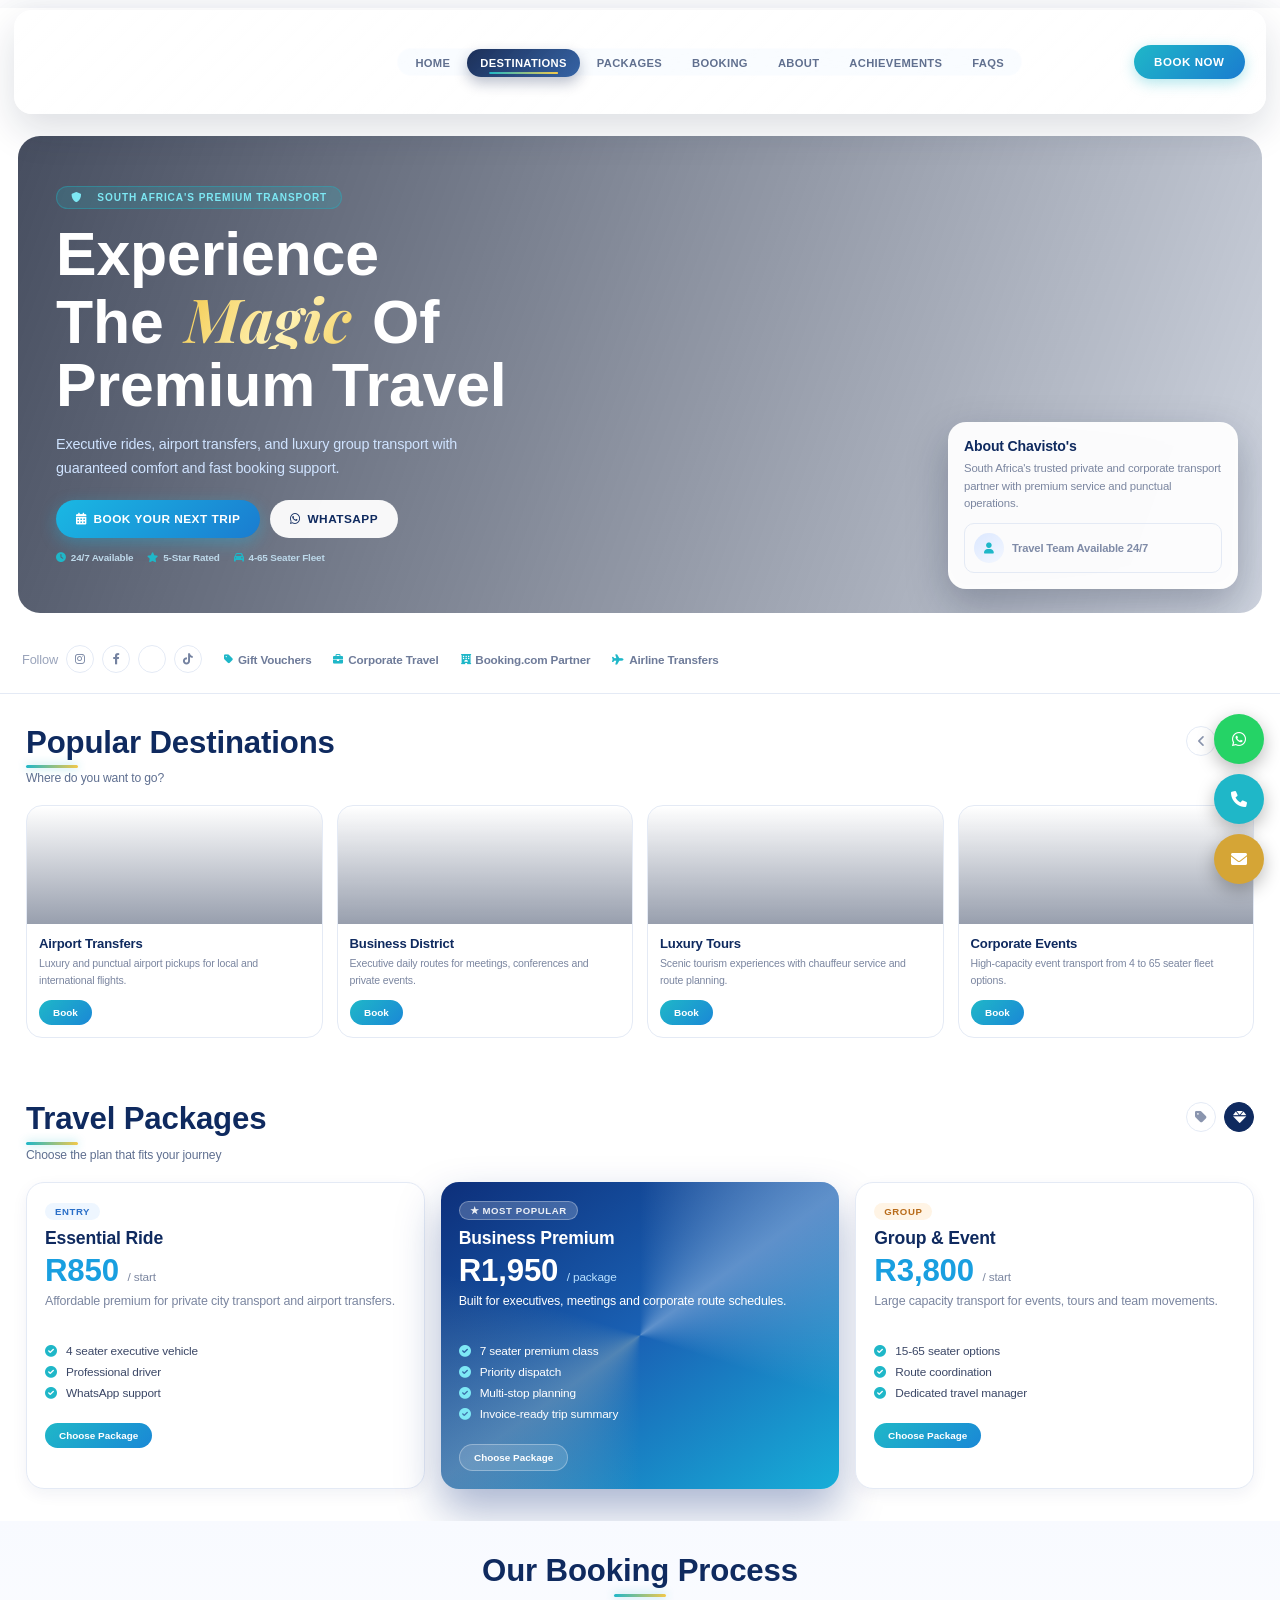
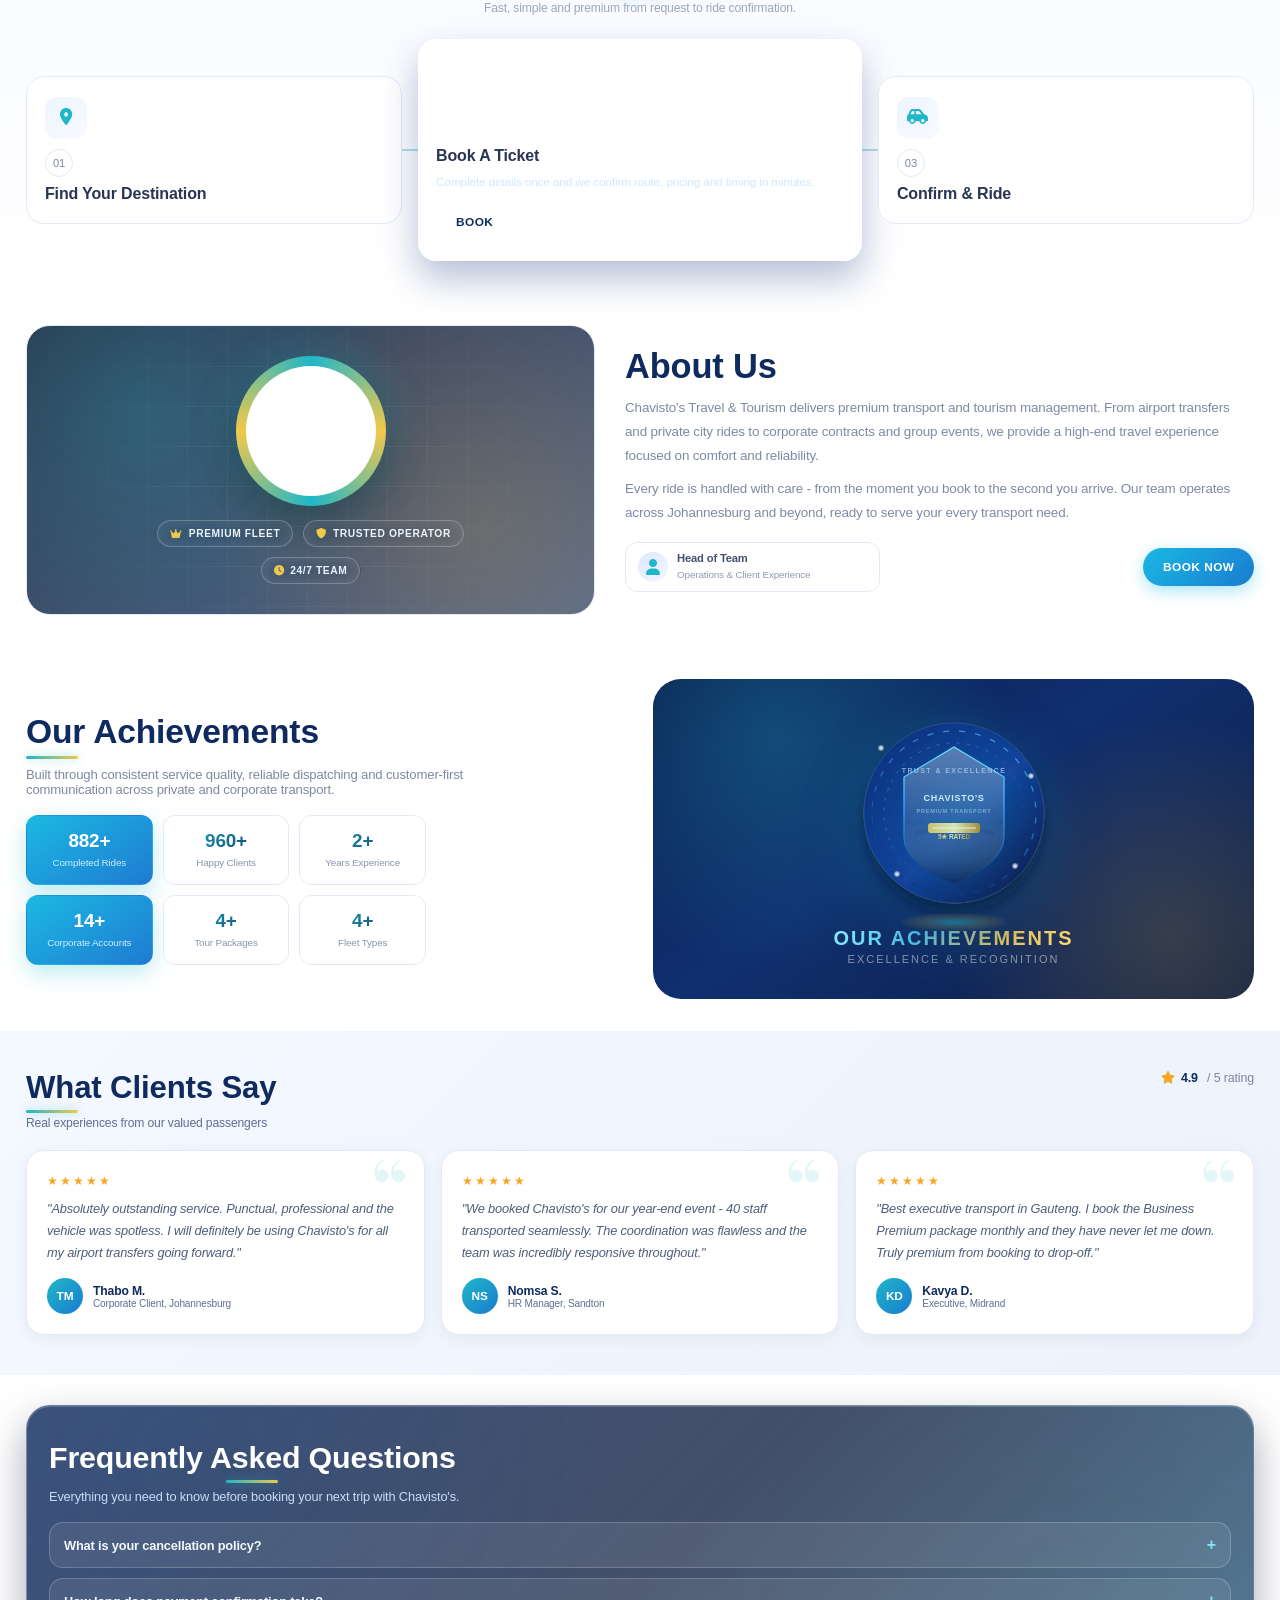
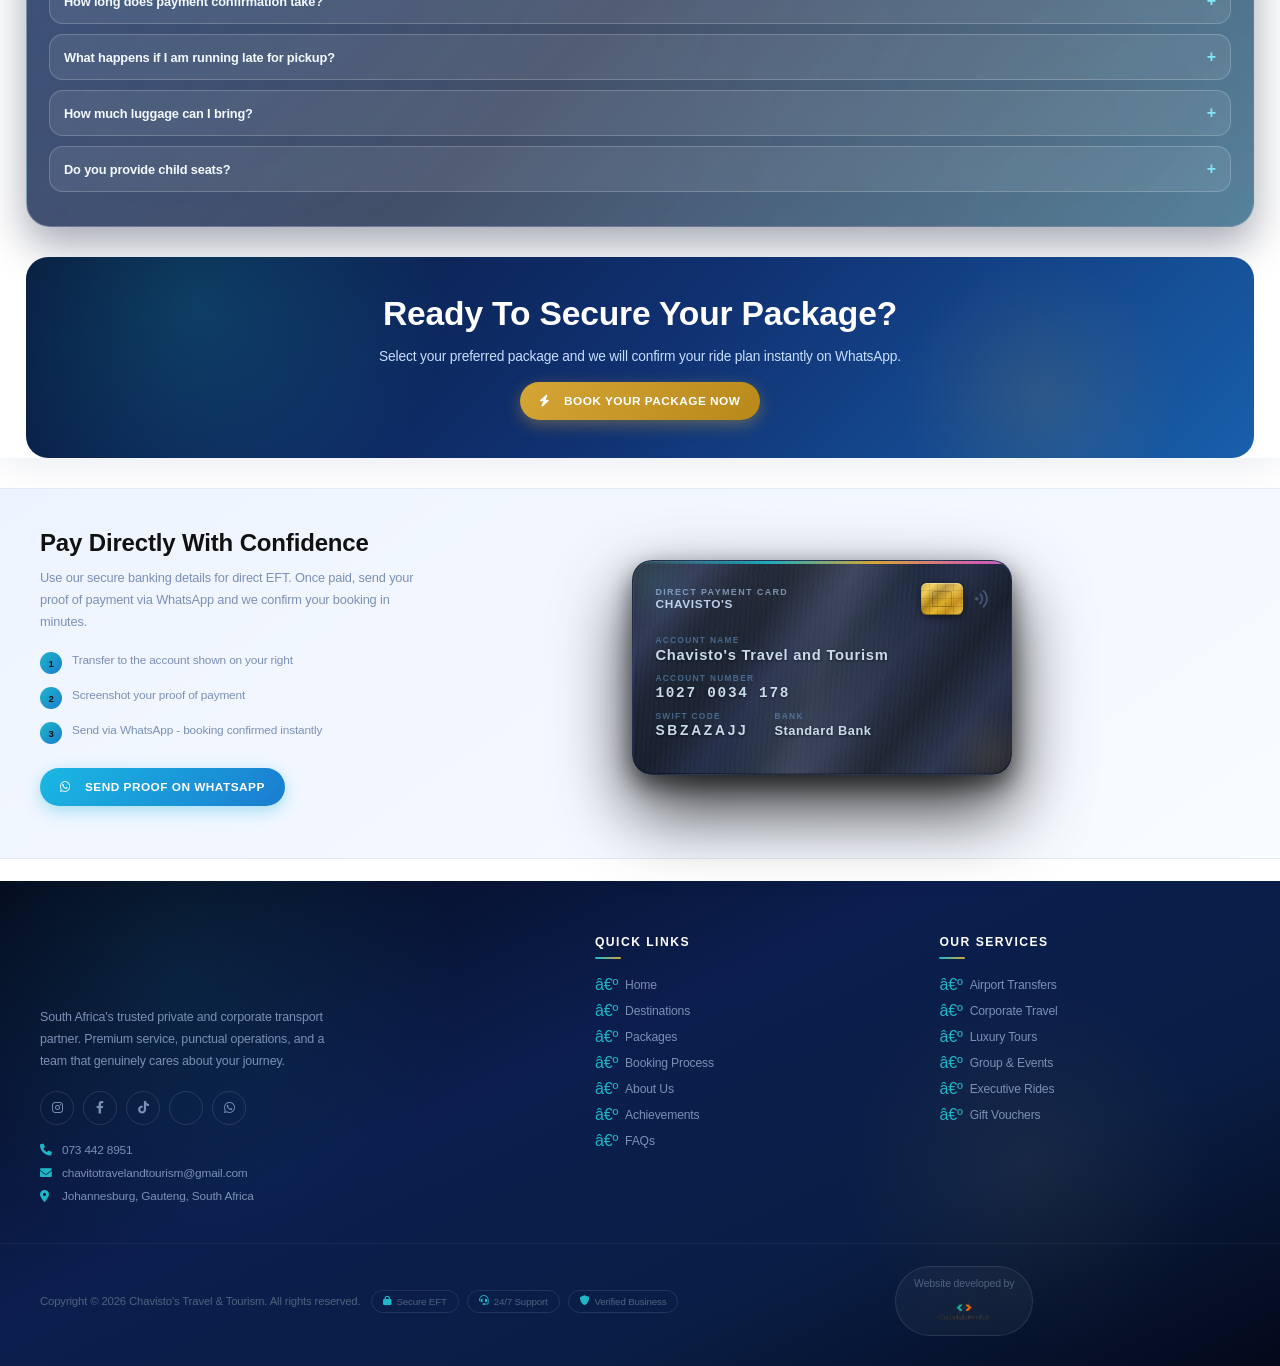
==== commit 2f37390e: "Add favicon and preload image in index.html" ====
--- a/Chavisto's Travel & Tourism/index.html
+++ b/Chavisto's Travel & Tourism/index.html
@@ -11,6 +11,7 @@
   <meta property="og:url" content="https://chavistotravel.co.za/">
   <meta name="theme-color" content="#0f2a5f">
   <title>Chavisto's Travel & Tourism</title>
+  
   <link rel="icon" href="./favicon.ico">
   <link rel="preload" as="image" href="https://images.unsplash.com/photo-1464822759023-fed622ff2c3b?auto=format&fit=crop&w=1600&q=80">
   <link rel="preconnect" href="https://fonts.googleapis.com">
